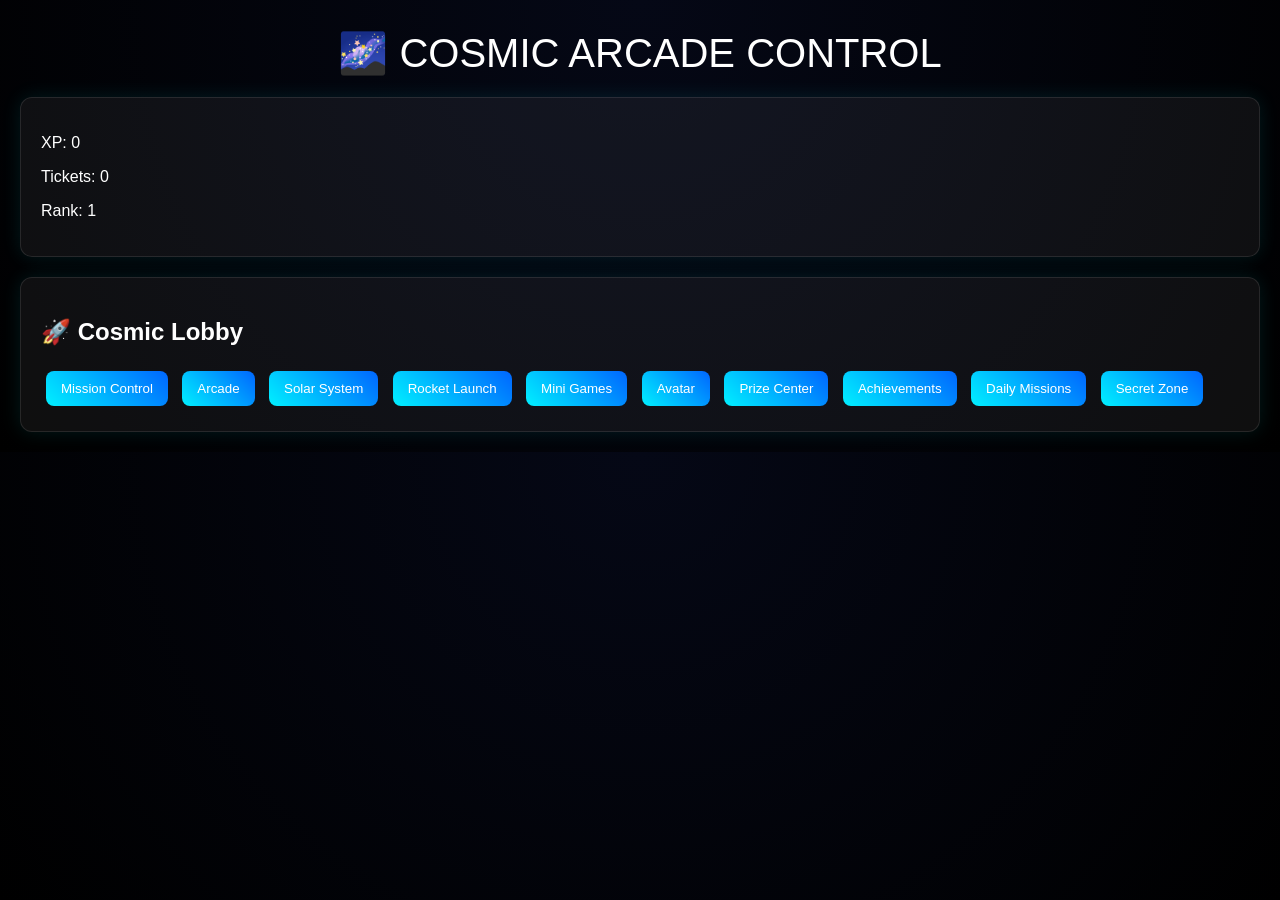
==== index.html @ 8be072a3 "Add initial HTML structure for Cosmic Arcade Control" ====
<!DOCTYPE html>
<html>
<head>
  <title>Cosmic Arcade Control</title>
  <link rel="stylesheet" href="style.css">
</head>
<body onload="updateUI()">

<div class="big-title">🌌 COSMIC ARCADE CONTROL</div>

<div class="panel">
  <p>XP: <span id="xp"></span></p>
  <p>Tickets: <span id="tickets"></span></p>
  <p>Rank: <span id="rank"></span></p>
</div>

<div class="panel">
  <h2>🚀 Cosmic Lobby</h2>
  <a href="mission.html"><button>Mission Control</button></a>
  <a href="arcade.html"><button>Arcade</button></a>
  <a href="solar.html"><button>Solar System</button></a>
  <a href="rocket.html"><button>Rocket Launch</button></a>
  <a href="games.html"><button>Mini Games</button></a>
  <a href="avatar.html"><button>Avatar</button></a>
  <a href="prizes.html"><button>Prize Center</button></a>
  <a href="achievements.html"><button>Achievements</button></a>
  <a href="daily.html"><button>Daily Missions</button></a>
  <a href="secret.html"><button>Secret Zone</button></a>
</div>

<script src="app.js"></script>
</body>
</html>
---- style.css ----
body {
  margin: 0;
  font-family: Arial, sans-serif;
  background: radial-gradient(circle at top, #050816, #000);
  color: white;
  overflow-x: hidden;
}

a {
  color: cyan;
  text-decoration: none;
}

.nav {
  display: flex;
  gap: 15px;
  padding: 15px;
  background: rgba(255,255,255,0.05);
  backdrop-filter: blur(10px);
  position: sticky;
  top: 0;
}

.panel {
  background: rgba(255,255,255,0.06);
  border: 1px solid rgba(255,255,255,0.1);
  padding: 20px;
  margin: 20px;
  border-radius: 12px;
  box-shadow: 0 0 20px rgba(0,255,255,0.1);
}

button {
  background: linear-gradient(45deg, #00f0ff, #0066ff);
  border: none;
  padding: 10px 15px;
  color: white;
  border-radius: 8px;
  cursor: pointer;
  margin: 5px;
}

button:hover {
  transform: scale(1.05);
}

.big-title {
  font-size: 40px;
  text-align: center;
  margin-top: 30px;
}

.stat-bar {
  height: 10px;
  background: #222;
  border-radius: 10px;
  overflow: hidden;
}

.stat-fill {
  height: 100%;
  background: cyan;
}
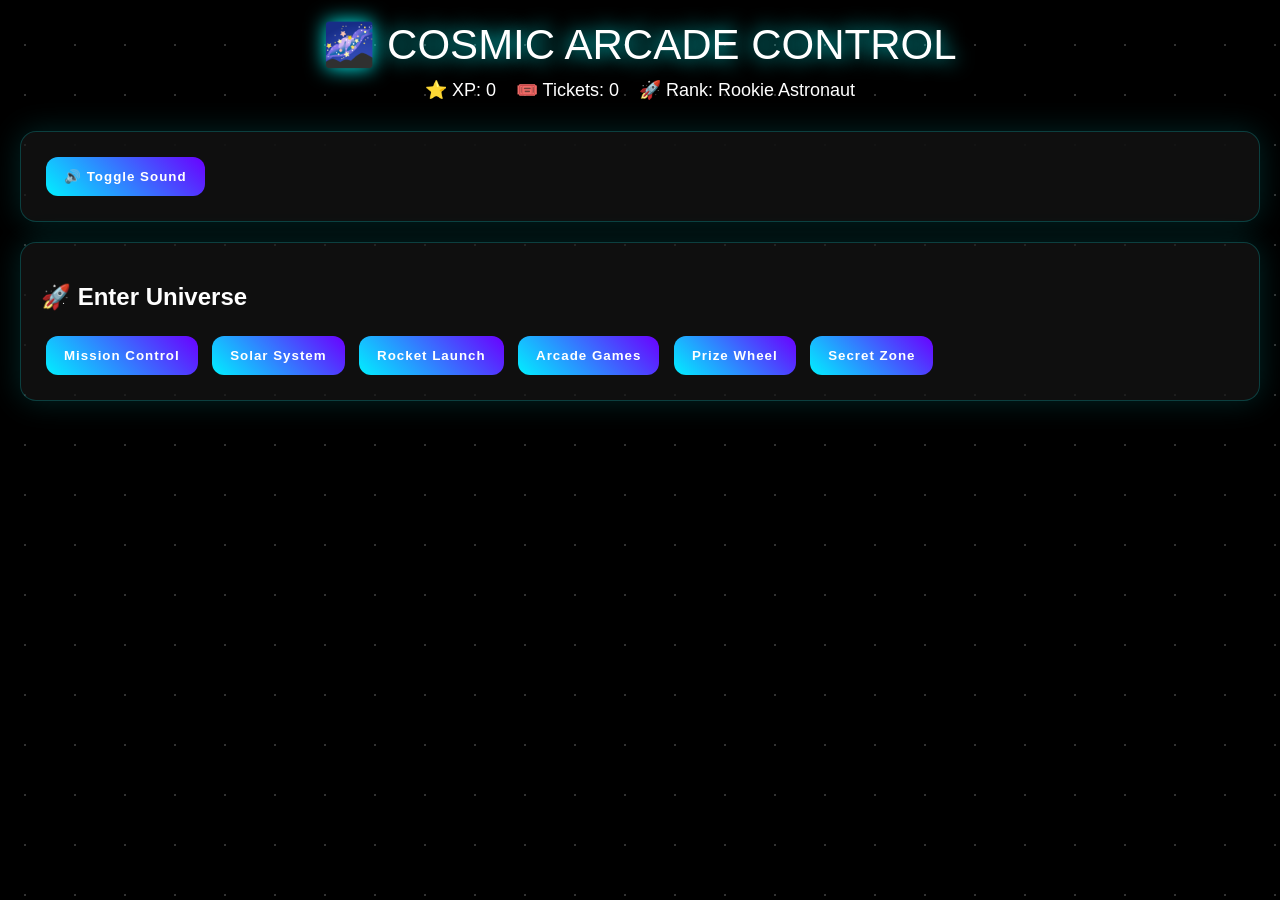
==== commit 99413177: "Revamp UI elements and navigation buttons" ====
--- a/index.html
+++ b/index.html
@@ -4,28 +4,30 @@
   <title>Cosmic Arcade Control</title>
   <link rel="stylesheet" href="style.css">
 </head>
+
 <body onload="updateUI()">
 
 <div class="big-title">🌌 COSMIC ARCADE CONTROL</div>
 
-<div class="panel">
-  <p>XP: <span id="xp"></span></p>
-  <p>Tickets: <span id="tickets"></span></p>
-  <p>Rank: <span id="rank"></span></p>
+<div class="hud">
+  <div>⭐ XP: <span id="xp"></span></div>
+  <div>🎟️ Tickets: <span id="tickets"></span></div>
+  <div>🚀 Rank: <span id="rank"></span></div>
 </div>
 
 <div class="panel">
-  <h2>🚀 Cosmic Lobby</h2>
-  <a href="mission.html"><button>Mission Control</button></a>
-  <a href="arcade.html"><button>Arcade</button></a>
-  <a href="solar.html"><button>Solar System</button></a>
-  <a href="rocket.html"><button>Rocket Launch</button></a>
-  <a href="games.html"><button>Mini Games</button></a>
-  <a href="avatar.html"><button>Avatar</button></a>
-  <a href="prizes.html"><button>Prize Center</button></a>
-  <a href="achievements.html"><button>Achievements</button></a>
-  <a href="daily.html"><button>Daily Missions</button></a>
-  <a href="secret.html"><button>Secret Zone</button></a>
+  <button onclick="toggleSound()">🔊 Toggle Sound</button>
+</div>
+
+<div class="panel">
+  <h2>🚀 Enter Universe</h2>
+
+  <button onclick="location.href='mission.html'">Mission Control</button>
+  <button onclick="location.href='solar.html'">Solar System</button>
+  <button onclick="location.href='rocket.html'">Rocket Launch</button>
+  <button onclick="location.href='games.html'">Arcade Games</button>
+  <button onclick="location.href='prizes.html'">Prize Wheel</button>
+  <button onclick="location.href='secret.html'">Secret Zone</button>
 </div>
 
 <script src="app.js"></script>
--- a/style.css
+++ b/style.css
@@ -1,63 +1,78 @@
 body {
   margin: 0;
-  font-family: Arial, sans-serif;
-  background: radial-gradient(circle at top, #050816, #000);
+  font-family: 'Arial Black', sans-serif;
   color: white;
   overflow-x: hidden;
+  background: black;
 }
 
-a {
-  color: cyan;
-  text-decoration: none;
+/* STARFIELD BACKGROUND */
+body::before {
+  content: "";
+  position: fixed;
+  width: 200%;
+  height: 200%;
+  background: radial-gradient(white 1px, transparent 1px);
+  background-size: 50px 50px;
+  animation: stars 60s linear infinite;
+  opacity: 0.2;
+  z-index: -1;
 }
 
-.nav {
-  display: flex;
-  gap: 15px;
-  padding: 15px;
-  background: rgba(255,255,255,0.05);
-  backdrop-filter: blur(10px);
-  position: sticky;
-  top: 0;
+@keyframes stars {
+  from { transform: translateY(0); }
+  to { transform: translateY(-1000px); }
 }
 
+/* GLASS PANEL */
 .panel {
+  margin: 20px;
+  padding: 20px;
+  border-radius: 16px;
   background: rgba(255,255,255,0.06);
-  border: 1px solid rgba(255,255,255,0.1);
-  padding: 20px;
-  margin: 20px;
-  border-radius: 12px;
-  box-shadow: 0 0 20px rgba(0,255,255,0.1);
+  backdrop-filter: blur(12px);
+  border: 1px solid rgba(0,255,255,0.2);
+  box-shadow: 0 0 30px rgba(0,255,255,0.15);
+  transition: 0.3s;
 }
 
+.panel:hover {
+  transform: scale(1.02);
+  box-shadow: 0 0 50px rgba(0,255,255,0.3);
+}
+
+/* BUTTONS */
 button {
-  background: linear-gradient(45deg, #00f0ff, #0066ff);
+  background: linear-gradient(45deg, #00f0ff, #6a00ff);
   border: none;
-  padding: 10px 15px;
+  padding: 12px 18px;
+  border-radius: 12px;
   color: white;
-  border-radius: 8px;
   cursor: pointer;
   margin: 5px;
+  transition: 0.2s;
+  font-weight: bold;
+  letter-spacing: 1px;
 }
 
 button:hover {
-  transform: scale(1.05);
+  transform: scale(1.1);
+  filter: brightness(1.2);
 }
 
+/* TITLE */
 .big-title {
-  font-size: 40px;
   text-align: center;
-  margin-top: 30px;
+  font-size: 42px;
+  margin-top: 20px;
+  text-shadow: 0 0 20px cyan;
 }
 
-.stat-bar {
-  height: 10px;
-  background: #222;
-  border-radius: 10px;
-  overflow: hidden;
+/* HUD */
+.hud {
+  display: flex;
+  justify-content: center;
+  gap: 20px;
+  padding: 10px;
+  font-size: 18px;
 }
-
-.stat-fill {
-  height: 100%;
-  background: cyan;
-}
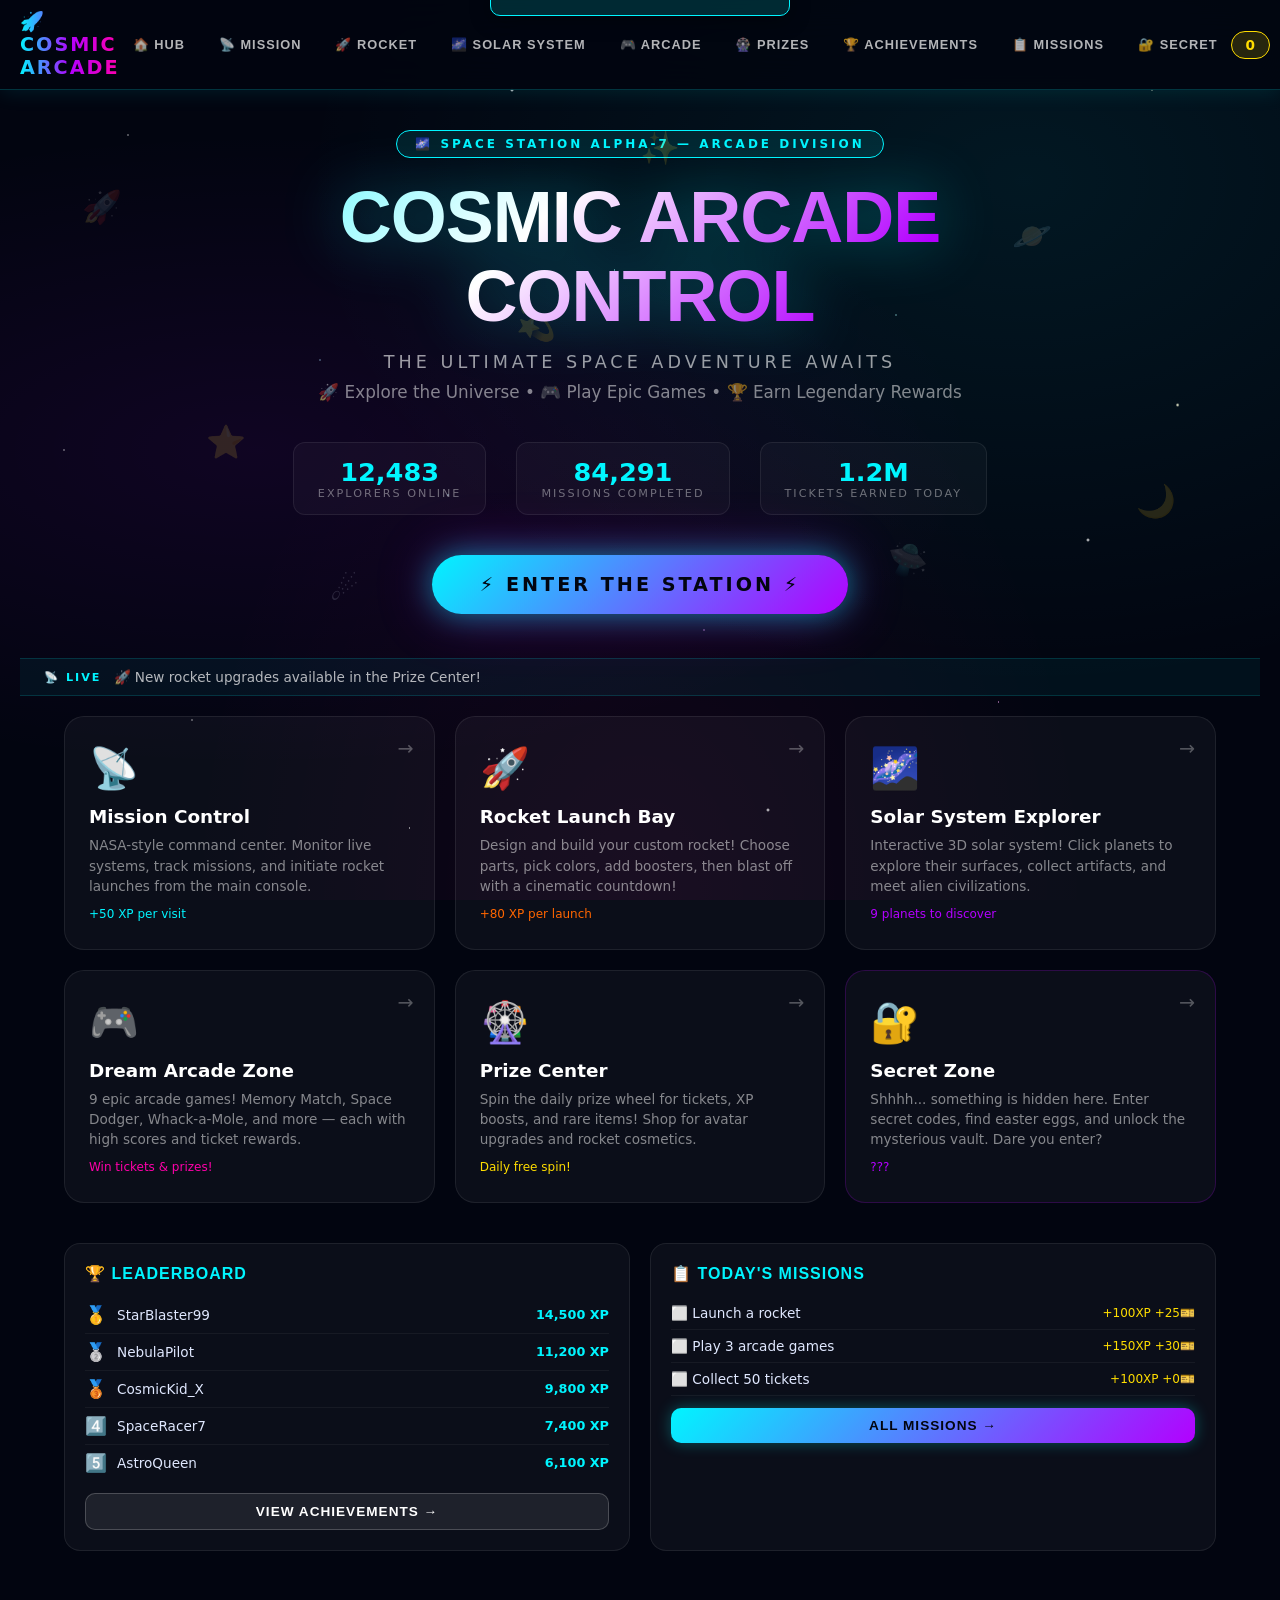
==== commit 9b8b7ae7: "Build complete Cosmic Arcade Control website Full interactive game-like website featuring: - Home hu" ====
--- a/index.html
+++ b/index.html
@@ -1,35 +1,1625 @@
 <!DOCTYPE html>
-<html>
+<html lang="en">
 <head>
-  <title>Cosmic Arcade Control</title>
-  <link rel="stylesheet" href="style.css">
+  <meta charset="UTF-8"/>
+  <meta name="viewport" content="width=device-width, initial-scale=1.0"/>
+  <title>🚀 Cosmic Arcade Control — Space Station Alpha-7</title>
+  <link rel="stylesheet" href="css/main.css"/>
+  <style>
+    /* ── EXTENDED INLINE STYLES ── */
+    :root {
+      --neon-cyan: #00f5ff;
+      --neon-purple: #b300ff;
+      --neon-pink: #ff00aa;
+      --neon-green: #00ff88;
+      --neon-yellow: #ffdd00;
+      --neon-orange: #ff6600;
+      --dark-bg: #020510;
+      --card-bg: rgba(255,255,255,0.05);
+      --glass-border: rgba(255,255,255,0.12);
+    }
+
+    *{margin:0;padding:0;box-sizing:border-box;}
+    html,body{width:100%;min-height:100%;overflow-x:hidden;}
+
+    body {
+      background: #020510;
+      color: #e0e8ff;
+      font-family: 'Segoe UI', system-ui, sans-serif;
+      position: relative;
+      min-height: 100vh;
+    }
+
+    /* STARS */
+    .stars-bg {
+      position: fixed; inset: 0; z-index: 0; pointer-events: none;
+      background:
+        radial-gradient(ellipse at 20% 50%, rgba(179,0,255,0.08) 0%, transparent 50%),
+        radial-gradient(ellipse at 80% 20%, rgba(0,245,255,0.08) 0%, transparent 50%),
+        radial-gradient(ellipse at 50% 100%, rgba(255,0,170,0.06) 0%, transparent 50%),
+        #020510;
+    }
+    .stars-bg::before {
+      content:'';position:absolute;inset:0;
+      background-image:
+        radial-gradient(1px 1px at 10% 15%, #fff 0%, transparent 100%),
+        radial-gradient(1px 1px at 25% 40%, #adf 0%, transparent 100%),
+        radial-gradient(2px 2px at 40% 10%, #fff 0%, transparent 100%),
+        radial-gradient(1px 1px at 55% 70%, #faf 0%, transparent 100%),
+        radial-gradient(1px 1px at 70% 35%, #aff 0%, transparent 100%),
+        radial-gradient(2px 2px at 85% 60%, #fff 0%, transparent 100%),
+        radial-gradient(1px 1px at 15% 80%, #fff 0%, transparent 100%),
+        radial-gradient(1px 1px at 90% 10%, #ffd 0%, transparent 100%),
+        radial-gradient(1px 1px at 35% 55%, #adf 0%, transparent 100%),
+        radial-gradient(2px 2px at 60% 90%, #fff 0%, transparent 100%),
+        radial-gradient(1px 1px at 5%  50%, #fff 0%, transparent 100%),
+        radial-gradient(1px 1px at 78% 78%, #faf 0%, transparent 100%),
+        radial-gradient(1px 1px at 48% 30%, #aff 0%, transparent 100%),
+        radial-gradient(2px 2px at 92% 45%, #ffd 0%, transparent 100%),
+        radial-gradient(1px 1px at 32% 92%, #fff 0%, transparent 100%);
+      animation: starTwinkle 6s ease-in-out infinite alternate;
+    }
+    @keyframes starTwinkle{0%{opacity:.6}50%{opacity:1}100%{opacity:.7}}
+
+    /* HUD */
+    #hud {
+      position: fixed; top: 0; left: 0; right: 0; z-index: 1000;
+      display: flex; align-items: center; justify-content: space-between;
+      padding: 10px 20px;
+      background: rgba(2,5,16,0.85);
+      backdrop-filter: blur(20px);
+      border-bottom: 1px solid rgba(0,245,255,0.2);
+      box-shadow: 0 2px 20px rgba(0,245,255,0.1);
+    }
+    #nav-logo {
+      font-size: 1.2rem; font-weight: 900; letter-spacing: 2px; cursor: pointer;
+      background: linear-gradient(90deg, var(--neon-cyan), var(--neon-purple), var(--neon-pink));
+      -webkit-background-clip: text; -webkit-text-fill-color: transparent;
+      text-shadow: none; user-select: none;
+      animation: logoShimmer 3s ease-in-out infinite;
+    }
+    @keyframes logoShimmer {
+      0%,100%{filter:brightness(1)}
+      50%{filter:brightness(1.4)}
+    }
+    .hud-center { display:flex; gap:8px; align-items:center; }
+    .nav-link {
+      color: rgba(255,255,255,0.7); text-decoration: none; padding: 6px 12px;
+      border-radius: 20px; font-size: 0.8rem; font-weight: 600; cursor: pointer;
+      transition: all 0.2s; border: 1px solid transparent; white-space: nowrap;
+    }
+    .nav-link:hover { color: var(--neon-cyan); border-color: var(--neon-cyan); background: rgba(0,245,255,0.08); }
+    .hud-right { display:flex; align-items:center; gap:12px; }
+    #hud-tickets {
+      background: rgba(255,221,0,0.15); border: 1px solid var(--neon-yellow);
+      color: var(--neon-yellow); padding: 5px 14px; border-radius: 20px;
+      font-weight: 700; font-size: 0.85rem; white-space: nowrap;
+    }
+    #hud-xp-wrap { display:flex; align-items:center; gap:8px; }
+    #hud-rank { font-size:0.75rem; color:var(--neon-purple); font-weight:700; white-space:nowrap; }
+    #hud-xp-bar-outer {
+      width:120px; height:8px; background:rgba(255,255,255,0.1);
+      border-radius:4px; overflow:hidden;
+    }
+    #hud-xp-bar-fill {
+      height:100%; background: linear-gradient(90deg, var(--neon-purple), var(--neon-cyan));
+      border-radius:4px; transition: width 0.5s ease;
+    }
+    #sound-toggle {
+      background: none; border: 1px solid rgba(255,255,255,0.2); color: white;
+      width:34px; height:34px; border-radius:50%; cursor:pointer; font-size:1rem;
+      transition: all 0.2s;
+    }
+    #sound-toggle:hover { border-color:var(--neon-cyan); color:var(--neon-cyan); }
+    .hamburger { display:none; background:none; border:none; color:white; font-size:1.5rem; cursor:pointer; }
+
+    /* PAGES */
+    .page { display:none; min-height:calc(100vh - 60px); padding-top:70px; position:relative; z-index:1; }
+    .page.active { display:block; }
+
+    /* ── HOME PAGE ── */
+    #page-home { overflow:hidden; }
+    .home-hero {
+      text-align:center; padding: 60px 20px 40px;
+      position:relative;
+    }
+    .hero-badge {
+      display:inline-block; background:rgba(0,245,255,0.1); border:1px solid var(--neon-cyan);
+      color:var(--neon-cyan); padding:6px 18px; border-radius:20px;
+      font-size:0.75rem; letter-spacing:3px; font-weight:700; margin-bottom:20px;
+      text-transform:uppercase;
+    }
+    .hero-title {
+      font-size: clamp(2rem,6vw,4.5rem); font-weight:900; line-height:1.1;
+      background: linear-gradient(135deg, var(--neon-cyan) 0%, #ffffff 40%, var(--neon-purple) 70%, var(--neon-pink) 100%);
+      -webkit-background-clip: text; -webkit-text-fill-color: transparent;
+      filter: drop-shadow(0 0 30px rgba(0,245,255,0.4));
+      margin-bottom: 16px; letter-spacing: -1px;
+    }
+    .hero-subtitle {
+      font-size: 1.1rem; color: rgba(255,255,255,0.6);
+      letter-spacing: 4px; text-transform:uppercase; margin-bottom: 10px;
+    }
+    .hero-tagline {
+      font-size:1.05rem; color:rgba(255,255,255,0.5); margin-bottom:40px;
+    }
+    .hero-stats {
+      display:flex; justify-content:center; gap:30px; margin-bottom:40px; flex-wrap:wrap;
+    }
+    .hero-stat {
+      text-align:center;
+      background:rgba(255,255,255,0.03); border:1px solid rgba(255,255,255,0.08);
+      padding:14px 24px; border-radius:12px;
+    }
+    .hero-stat-num { font-size:1.6rem; font-weight:900; color:var(--neon-cyan); }
+    .hero-stat-label { font-size:0.7rem; color:rgba(255,255,255,0.4); text-transform:uppercase; letter-spacing:2px; }
+
+    .enter-btn {
+      display:inline-block; padding:18px 48px; font-size:1.2rem; font-weight:900;
+      letter-spacing:3px; text-transform:uppercase; border:none; cursor:pointer;
+      background: linear-gradient(135deg, var(--neon-cyan), var(--neon-purple));
+      color:#020510; border-radius:50px;
+      box-shadow: 0 0 30px rgba(0,245,255,0.5), 0 0 60px rgba(179,0,255,0.3);
+      transition: all 0.3s; position:relative; overflow:hidden; text-decoration:none;
+    }
+    .enter-btn::before {
+      content:''; position:absolute; inset:-2px; border-radius:50px;
+      background:linear-gradient(135deg,var(--neon-cyan),var(--neon-purple),var(--neon-pink));
+      z-index:-1; filter:blur(8px); opacity:0; transition:opacity 0.3s;
+    }
+    .enter-btn:hover { transform:scale(1.05); box-shadow:0 0 50px rgba(0,245,255,0.7), 0 0 100px rgba(179,0,255,0.4); }
+    .enter-btn:hover::before { opacity:1; }
+
+    .floating-icons {
+      position:absolute; top:0; left:0; right:0; bottom:0; pointer-events:none; overflow:hidden;
+    }
+    .float-icon {
+      position:absolute; font-size:2rem; opacity:0.15; animation:floatUp 8s ease-in-out infinite;
+    }
+    @keyframes floatUp {
+      0%{transform:translateY(0) rotate(0deg); opacity:0.1}
+      50%{opacity:0.25}
+      100%{transform:translateY(-60px) rotate(15deg); opacity:0.1}
+    }
+
+    /* Feature Cards */
+    .features-grid {
+      display:grid; grid-template-columns:repeat(auto-fit,minmax(280px,1fr));
+      gap:20px; padding:0 24px 40px; max-width:1200px; margin:0 auto;
+    }
+    .feature-card {
+      background:rgba(255,255,255,0.04); border:1px solid rgba(255,255,255,0.08);
+      border-radius:20px; padding:28px 24px; cursor:pointer; position:relative;
+      overflow:hidden; transition:all 0.3s; text-align:left;
+    }
+    .feature-card::before {
+      content:''; position:absolute; top:0; left:0; right:0; height:3px;
+      background:var(--card-accent, linear-gradient(90deg,var(--neon-cyan),var(--neon-purple)));
+      opacity:0; transition:opacity 0.3s;
+    }
+    .feature-card:hover { transform:translateY(-6px); border-color:rgba(255,255,255,0.2);
+      box-shadow:0 20px 60px rgba(0,0,0,0.4), 0 0 30px var(--glow-color,rgba(0,245,255,0.15)); }
+    .feature-card:hover::before { opacity:1; }
+    .feature-card-icon { font-size:2.5rem; margin-bottom:14px; display:block; }
+    .feature-card-title { font-size:1.15rem; font-weight:800; color:#fff; margin-bottom:8px; }
+    .feature-card-desc { font-size:0.85rem; color:rgba(255,255,255,0.5); line-height:1.5; }
+    .feature-card-arrow {
+      position:absolute; top:20px; right:20px; color:rgba(255,255,255,0.3);
+      font-size:1.2rem; transition:all 0.3s;
+    }
+    .feature-card:hover .feature-card-arrow { color:var(--neon-cyan); transform:translateX(4px); }
+
+    /* Home extras */
+    .home-bottom { display:grid; grid-template-columns:1fr 1fr; gap:20px; padding:0 24px 40px; max-width:1200px; margin:0 auto; }
+    .home-panel {
+      background:rgba(255,255,255,0.04); border:1px solid rgba(255,255,255,0.08);
+      border-radius:16px; padding:20px;
+    }
+    .home-panel h3 { font-size:1rem; color:var(--neon-cyan); margin-bottom:14px; letter-spacing:1px; }
+    .lb-row { display:flex; align-items:center; gap:10px; padding:8px 0; border-bottom:1px solid rgba(255,255,255,0.05); }
+    .lb-row:last-child{border:none;}
+    .lb-rank { font-size:1.1rem; }
+    .lb-name { flex:1; font-size:0.85rem; }
+    .lb-xp { color:var(--neon-cyan); font-size:0.8rem; font-weight:700; }
+    .lb-you { background:rgba(0,245,255,0.08); border-radius:8px; padding:8px; margin:-2px -8px; }
+    .home-mission { display:flex; justify-content:space-between; align-items:center; padding:8px 0; border-bottom:1px solid rgba(255,255,255,0.05); font-size:0.85rem; }
+    .home-mission.completed { opacity:0.5; }
+    .mission-reward { color:var(--neon-yellow); font-size:0.75rem; }
+    .news-ticker-wrap {
+      background:rgba(0,245,255,0.05); border-top:1px solid rgba(0,245,255,0.15);
+      border-bottom:1px solid rgba(0,245,255,0.15);
+      padding:10px 24px; margin:0 0 20px; display:flex; align-items:center; gap:12px;
+    }
+    .news-badge { color:var(--neon-cyan); font-size:0.7rem; letter-spacing:2px; white-space:nowrap; font-weight:700; }
+    #news-ticker-text { font-size:0.85rem; color:rgba(255,255,255,0.7); transition:opacity 0.5s; }
+
+    /* ── MISSION CONTROL ── */
+    .mc-grid {
+      display:grid; grid-template-columns:220px 1fr 220px; gap:16px;
+      padding:20px; max-width:1200px; margin:0 auto;
+    }
+    .mc-panel {
+      background:rgba(0,5,20,0.8); border:1px solid rgba(0,245,255,0.2);
+      border-radius:12px; padding:16px; position:relative; overflow:hidden;
+    }
+    .mc-panel::before {
+      content:''; position:absolute; inset:0; border-radius:12px;
+      background:linear-gradient(180deg,rgba(0,245,255,0.03) 0%,transparent 100%);
+      pointer-events:none;
+    }
+    .mc-panel-title {
+      font-size:0.65rem; letter-spacing:3px; color:var(--neon-cyan);
+      text-transform:uppercase; font-weight:700; margin-bottom:12px;
+      padding-bottom:8px; border-bottom:1px solid rgba(0,245,255,0.2);
+    }
+    .blink-row { display:flex; gap:6px; flex-wrap:wrap; margin-bottom:8px; }
+    .blink-dot {
+      width:10px; height:10px; border-radius:50%;
+      animation:blinkDot 1.5s ease-in-out infinite;
+    }
+    .blink-dot.green { background:var(--neon-green); }
+    .blink-dot.cyan { background:var(--neon-cyan); }
+    .blink-dot.yellow { background:var(--neon-yellow); }
+    .blink-dot.red { background:#ff3344; animation-duration:0.7s; }
+    @keyframes blinkDot{0%,100%{opacity:1}50%{opacity:0.2}}
+    .status-row { display:flex; justify-content:space-between; padding:4px 0; font-size:0.75rem; border-bottom:1px solid rgba(255,255,255,0.05); }
+    .status-ok { color:var(--neon-green); }
+    .status-warn { color:var(--neon-yellow); }
+    #mission-log {
+      height:200px; overflow-y:auto; font-size:0.7rem; font-family:monospace;
+      color:rgba(0,245,255,0.8); scrollbar-width:thin; scrollbar-color:var(--neon-cyan) transparent;
+    }
+    .log-entry { padding:3px 0; border-bottom:1px solid rgba(0,245,255,0.05); }
+    .log-time { color:rgba(0,245,255,0.4); }
+    .radar-wrap { position:relative; width:200px; height:200px; margin:0 auto; }
+    .radar-circle {
+      position:absolute; inset:0; border-radius:50%;
+      border:1px solid rgba(0,245,255,0.3); background:rgba(0,245,255,0.03);
+    }
+    .radar-ring { position:absolute; border-radius:50%; border:1px solid rgba(0,245,255,0.15); }
+    .radar-ring:nth-child(2){inset:25%;}
+    .radar-ring:nth-child(3){inset:50%;}
+    .radar-sweep {
+      position:absolute; inset:0; border-radius:50%;
+      background:conic-gradient(from 0deg, transparent 0deg, rgba(0,245,255,0.4) 20deg, transparent 21deg);
+      animation:radarSpin 3s linear infinite;
+    }
+    @keyframes radarSpin{from{transform:rotate(0)}to{transform:rotate(360deg)}}
+    .radar-blip {
+      position:absolute; width:6px; height:6px; border-radius:50%;
+      background:var(--neon-green); box-shadow:0 0 6px var(--neon-green);
+      animation:blinkDot 2s ease-in-out infinite;
+    }
+    .mc-center-panel { display:flex; flex-direction:column; gap:16px; }
+    .mc-countdown {
+      text-align:center; padding:20px; background:rgba(0,0,0,0.3);
+      border:1px solid rgba(0,245,255,0.3); border-radius:12px;
+    }
+    .mc-countdown-label { font-size:0.7rem; letter-spacing:3px; color:var(--neon-cyan); margin-bottom:8px; }
+    #launch-countdown { font-size:2.5rem; font-weight:900; color:var(--neon-green); font-family:monospace; letter-spacing:4px; }
+    #mission-alert-panel {
+      background:rgba(255,50,50,0.1); border:1px solid rgba(255,50,50,0.3);
+      padding:10px 16px; border-radius:8px; font-size:0.85rem; min-height:40px;
+      transition:all 0.3s;
+    }
+    #mission-alert-panel.flashing { background:rgba(255,50,50,0.3); border-color:#ff3344; animation:alertFlash 0.5s ease 3; }
+    @keyframes alertFlash{0%,100%{opacity:1}50%{opacity:0.3}}
+    .mc-missions { display:grid; grid-template-columns:repeat(3,1fr); gap:12px; }
+    .mc-mission-card {
+      background:rgba(0,0,0,0.3); border:1px solid rgba(255,255,255,0.08);
+      border-radius:10px; padding:14px; text-align:center;
+    }
+    .mc-mission-icon { font-size:1.5rem; margin-bottom:8px; }
+    .mc-mission-name { font-size:0.8rem; font-weight:700; margin-bottom:6px; }
+    .mc-mission-prog { height:4px; background:rgba(255,255,255,0.1); border-radius:2px; overflow:hidden; }
+    .mc-mission-prog-fill { height:100%; background:var(--neon-cyan); border-radius:2px; }
+    #mc-launch-btn {
+      padding:16px 32px; font-size:1rem; font-weight:900; letter-spacing:2px;
+      background:linear-gradient(135deg,#ff3344,#ff6600); color:#fff; border:none;
+      border-radius:12px; cursor:pointer; text-transform:uppercase;
+      box-shadow:0 0 20px rgba(255,50,50,0.4); transition:all 0.3s; margin-top:8px;
+    }
+    #mc-launch-btn:hover{transform:scale(1.03);box-shadow:0 0 40px rgba(255,50,50,0.6);}
+
+    /* ── ROCKET LAUNCH ── */
+    .rocket-page {
+      display:grid; grid-template-columns:280px 1fr 280px; gap:20px;
+      padding:20px; max-width:1200px; margin:0 auto;
+    }
+    .builder-panel {
+      background:rgba(255,255,255,0.03); border:1px solid rgba(255,255,255,0.08);
+      border-radius:16px; padding:20px;
+    }
+    .builder-panel h3 {
+      font-size:0.7rem; letter-spacing:3px; text-transform:uppercase;
+      color:var(--neon-cyan); margin-bottom:14px; padding-bottom:8px;
+      border-bottom:1px solid rgba(0,245,255,0.2);
+    }
+    .part-options { display:flex; flex-direction:column; gap:8px; }
+    .rocket-part-option {
+      padding:10px 14px; border-radius:10px; border:1px solid rgba(255,255,255,0.1);
+      background:rgba(255,255,255,0.03); cursor:pointer; font-size:0.85rem;
+      transition:all 0.2s; display:flex; align-items:center; gap:10px; color:rgba(255,255,255,0.7);
+    }
+    .rocket-part-option:hover,.rocket-part-option.selected {
+      border-color:var(--neon-cyan); background:rgba(0,245,255,0.1); color:#fff;
+    }
+    .rocket-part-option.selected { box-shadow:0 0 10px rgba(0,245,255,0.3); }
+    .color-row { display:flex; gap:8px; flex-wrap:wrap; margin-top:8px; }
+    .color-swatch {
+      width:32px; height:32px; border-radius:50%; cursor:pointer; border:3px solid transparent;
+      transition:all 0.2s; box-shadow:0 0 8px rgba(0,0,0,0.5);
+    }
+    .color-swatch:hover,.color-swatch.selected { border-color:#fff; transform:scale(1.2); }
+    .rocket-preview-center {
+      display:flex; flex-direction:column; align-items:center; gap:20px;
+    }
+    .rocket-svg-wrap {
+      background:rgba(0,0,20,0.5); border:1px solid rgba(255,255,255,0.1);
+      border-radius:20px; padding:20px; display:flex; justify-content:center;
+      align-items:center; min-height:220px; position:relative; overflow:hidden;
+    }
+    #rocket-preview-svg { width:120px; height:160px; filter:drop-shadow(0 0 20px rgba(0,245,255,0.5)); }
+    @keyframes rocketFly {
+      0%{transform:translateY(0) scale(1);opacity:1}
+      50%{transform:translateY(-150px) scale(0.8);opacity:0.7}
+      100%{transform:translateY(-400px) scale(0.3);opacity:0}
+    }
+    .rocket-stats { width:100%; }
+    .stat-row { display:flex; align-items:center; gap:10px; margin-bottom:8px; }
+    .stat-label { font-size:0.75rem; width:70px; color:rgba(255,255,255,0.5); }
+    .stat-bar { flex:1; height:8px; background:rgba(255,255,255,0.1); border-radius:4px; overflow:hidden; }
+    .stat-bar-fill { height:100%; border-radius:4px; background:linear-gradient(90deg,var(--neon-cyan),var(--neon-purple)); transition:width 0.5s ease; }
+    #launch-display-countdown {
+      position:absolute; inset:0; background:rgba(2,5,16,0.95);
+      display:flex; flex-direction:column; align-items:center; justify-content:center;
+      border-radius:20px; z-index:10;
+    }
+    #countdown-number {
+      font-size:6rem; font-weight:900; color:var(--neon-cyan);
+      font-family:monospace; animation:countPulse 1s ease-in-out;
+    }
+    @keyframes countPulse{0%{transform:scale(1.5);opacity:0}100%{transform:scale(1);opacity:1}}
+    #countdown-label { font-size:0.9rem; letter-spacing:4px; color:rgba(255,255,255,0.7); text-transform:uppercase; margin-top:10px; }
+    #launch-result { margin-top:16px; border-radius:16px; overflow:hidden; }
+    .result-success,.result-failure {
+      padding:24px; text-align:center; border-radius:16px;
+    }
+    .result-success{background:rgba(0,255,136,0.1);border:1px solid var(--neon-green);}
+    .result-failure{background:rgba(255,50,50,0.1);border:1px solid #ff3344;}
+    .result-icon{font-size:3rem;margin-bottom:10px;}
+    .result-rewards{display:flex;gap:12px;justify-content:center;margin-top:12px;}
+    .result-rewards span{background:rgba(255,255,255,0.1);padding:6px 14px;border-radius:20px;font-size:0.85rem;font-weight:700;}
+    #launch-btn {
+      padding:16px 40px; font-size:1.1rem; font-weight:900; letter-spacing:2px;
+      background:linear-gradient(135deg,var(--neon-cyan),var(--neon-purple));
+      color:#020510; border:none; border-radius:50px; cursor:pointer;
+      text-transform:uppercase; box-shadow:0 0 30px rgba(0,245,255,0.4); transition:all 0.3s; width:100%;
+    }
+    #launch-btn:hover:not(:disabled){transform:scale(1.03);box-shadow:0 0 50px rgba(0,245,255,0.6);}
+    #launch-btn:disabled{opacity:0.5;cursor:not-allowed;}
+
+    /* ── SOLAR SYSTEM ── */
+    #page-solar { overflow:hidden; }
+    .solar-header { text-align:center; padding:20px; }
+    .solar-header h1 { font-size:2rem; font-weight:900; margin-bottom:8px;
+      background:linear-gradient(90deg,var(--neon-cyan),var(--neon-purple));
+      -webkit-background-clip:text;-webkit-text-fill-color:transparent; }
+    #solar-display {
+      position:relative; width:100%; height:calc(100vh - 200px);
+      overflow:hidden; display:flex; align-items:center; justify-content:center;
+    }
+    .solar-system-wrapper { position:relative; width:1700px; height:1700px; flex-shrink:0; transform:scale(0.52); transform-origin:center center; }
+    .solar-center { position:absolute; top:50%; left:50%; transform:translate(-50%,-50%); z-index:10; }
+    #sun-click-target {
+      font-size:4rem; cursor:pointer; display:block;
+      filter:drop-shadow(0 0 30px #ffaa00) drop-shadow(0 0 60px #ff6600);
+      transition:transform 0.3s; animation:sunPulse 3s ease-in-out infinite;
+    }
+    @keyframes sunPulse{0%,100%{filter:drop-shadow(0 0 30px #ffaa00) drop-shadow(0 0 60px #ff6600)}50%{filter:drop-shadow(0 0 50px #ffcc00) drop-shadow(0 0 100px #ff8800)}}
+    .sun-glow {
+      position:absolute; top:50%; left:50%; transform:translate(-50%,-50%);
+      width:120px; height:120px; border-radius:50%;
+      background:radial-gradient(circle,rgba(255,200,0,0.3) 0%,transparent 70%);
+      pointer-events:none;
+    }
+    .planet-orbit {
+      position:absolute; top:50%; left:50%;
+      transform:translate(-50%,-50%);
+      border-radius:50%; border:1px solid rgba(255,255,255,0.06);
+      animation:orbitSpin linear infinite;
+    }
+    @keyframes orbitSpin{from{transform:translate(-50%,-50%) rotate(0)}to{transform:translate(-50%,-50%) rotate(360deg)}}
+    .planet-dot {
+      position:absolute; border-radius:50%; cursor:pointer;
+      transition:box-shadow 0.3s;
+      animation:planetCounter linear infinite;
+    }
+    @keyframes planetCounter{from{transform:rotate(0)}to{transform:rotate(-360deg)}}
+    .planet-dot:hover { transform:rotate(0) scale(1.4) !important; z-index:100; }
+    .planet-dot.has-rings::after {
+      content:''; position:absolute; top:50%; left:50%;
+      width:180%; height:40%; border-radius:50%;
+      border:2px solid rgba(228,209,145,0.6); border-top:none; border-bottom:none;
+      transform:translate(-50%,-50%);
+      pointer-events:none;
+    }
+    .planet-label {
+      position:absolute; bottom:-22px; left:50%; transform:translateX(-50%);
+      font-size:10px; color:rgba(255,255,255,0.7); white-space:nowrap; pointer-events:none;
+      font-weight:600; letter-spacing:1px; text-transform:uppercase;
+    }
+    .planet-dot.visited .planet-label::after { content:'✓'; color:var(--neon-green); margin-left:3px; }
+    .planet-info-panel {
+      position:fixed; right:0; top:60px; bottom:0; width:320px; z-index:500;
+      background:rgba(2,5,16,0.95); backdrop-filter:blur(20px);
+      border-left:1px solid rgba(0,245,255,0.2); padding:24px; overflow-y:auto;
+      transform:translateX(0); transition:transform 0.3s;
+    }
+    .planet-info-panel.hidden { transform:translateX(100%); }
+    @keyframes slideInRight{from{transform:translateX(100%)}to{transform:translateX(0)}}
+    .panel-close-btn {
+      position:absolute; top:16px; right:16px; background:none; border:1px solid rgba(255,255,255,0.2);
+      color:white; width:30px; height:30px; border-radius:50%; cursor:pointer; font-size:0.9rem;
+    }
+    .planet-info-header { text-align:center; margin-bottom:16px; }
+    .planet-desc { font-size:0.85rem; color:rgba(255,255,255,0.7); line-height:1.6; margin-bottom:16px; }
+    .fun-facts h4 { color:var(--neon-cyan); font-size:0.8rem; margin-bottom:8px; }
+    .fun-facts ul { list-style:none; }
+    .fun-facts li { font-size:0.8rem; padding:4px 0; color:rgba(255,255,255,0.6); }
+    .fun-facts li::before { content:'▸ '; color:var(--neon-purple); }
+    .badge { padding:3px 10px; border-radius:12px; font-size:0.7rem; font-weight:700; }
+    .badge-green { background:rgba(0,255,136,0.2); color:var(--neon-green); border:1px solid var(--neon-green); }
+    .badge-blue { background:rgba(0,245,255,0.1); color:var(--neon-cyan); border:1px solid var(--neon-cyan); }
+
+    /* ── PLANET WORLD ── */
+    #page-planet { background:#020510; transition:background 0.5s; }
+    .planet-world-header { display:flex; align-items:center; gap:16px; padding:20px 24px 10px; }
+    .planet-world-title { font-size:1.8rem; flex:1; text-align:center; }
+    .planet-world-grid { display:grid; grid-template-columns:1fr 1.4fr 1fr; gap:16px; padding:0 20px 30px; }
+    .glass-panel {
+      background:rgba(255,255,255,0.04); border:1px solid rgba(255,255,255,0.1);
+      border-radius:16px; padding:20px; margin-bottom:16px;
+    }
+    .glass-panel h3 { color:var(--neon-cyan); font-size:0.85rem; letter-spacing:2px; text-transform:uppercase; margin-bottom:12px; }
+    .planet-mission { display:flex; align-items:center; gap:8px; padding:8px 0; border-bottom:1px solid rgba(255,255,255,0.05); font-size:0.85rem; }
+    .planet-mission-icon { font-size:1.1rem; }
+    .planet-mission span:nth-child(2) { flex:1; }
+    .artifacts-grid { display:grid; grid-template-columns:repeat(3,1fr); gap:8px; }
+    .artifact-slot {
+      background:rgba(255,255,255,0.05); border:1px solid rgba(255,255,255,0.1);
+      border-radius:10px; padding:10px; text-align:center; cursor:pointer; transition:all 0.2s;
+    }
+    .artifact-slot:hover:not(.collected) { border-color:var(--neon-yellow); background:rgba(255,221,0,0.1); transform:scale(1.05); }
+    .artifact-slot.collected { border-color:var(--neon-green); background:rgba(0,255,136,0.05); cursor:default; }
+    .artifact-icon { font-size:1.5rem; margin-bottom:4px; }
+    .artifact-name { font-size:0.7rem; color:rgba(255,255,255,0.7); }
+    .artifact-reward { font-size:0.7rem; color:var(--neon-yellow); margin-top:2px; }
+    .planet-surface { position:relative; }
+    .fun-facts-ticker {
+      background:rgba(0,245,255,0.08); border:1px solid rgba(0,245,255,0.2);
+      padding:10px 14px; border-radius:8px; font-size:0.8rem; color:rgba(255,255,255,0.7);
+      margin-top:16px; min-height:50px; transition:opacity 0.5s;
+    }
+    .alien-encounter { text-align:center; padding:10px 0; }
+    .alien-avatar { font-size:3rem; margin-bottom:8px; }
+    .alien-name { font-weight:700; color:var(--neon-green); margin-bottom:6px; }
+    .alien-dialogue { font-size:0.85rem; color:rgba(255,255,255,0.7); margin-bottom:12px; font-style:italic; }
+    .fun-fact { font-size:0.8rem; color:rgba(255,255,255,0.6); padding:4px 0; line-height:1.5; }
+
+    /* ── ARCADE ── */
+    .arcade-header { text-align:center; padding:20px; }
+    .arcade-header h1 { font-size:2.2rem; font-weight:900; color:var(--neon-pink); text-shadow:0 0 30px rgba(255,0,170,0.5); margin-bottom:6px; }
+    .arcade-ticker-row { display:flex; justify-content:center; gap:20px; margin-bottom:20px; }
+    .arcade-stat-badge {
+      background:rgba(255,0,170,0.1); border:1px solid rgba(255,0,170,0.3);
+      padding:6px 16px; border-radius:20px; font-size:0.8rem; color:var(--neon-pink);
+    }
+    .arcade-machines-grid { display:grid; grid-template-columns:repeat(3,1fr); gap:16px; padding:0 20px 30px; max-width:900px; margin:0 auto; }
+    .arcade-machine {
+      background:rgba(0,0,0,0.4); border:1px solid rgba(255,0,170,0.2);
+      border-radius:16px; overflow:hidden; position:relative; transition:all 0.3s;
+    }
+    .arcade-machine:hover { transform:translateY(-4px); border-color:var(--neon-pink); box-shadow:0 0 30px rgba(255,0,170,0.3); }
+    .arcade-screen {
+      height:120px; position:relative; overflow:hidden; display:flex; align-items:center; justify-content:center;
+      background:rgba(0,0,20,0.8);
+    }
+    .arcade-screen::before {
+      content:''; position:absolute; inset:0;
+      background:repeating-linear-gradient(0deg,rgba(0,0,0,0.3) 0px,rgba(0,0,0,0.3) 1px,transparent 1px,transparent 4px);
+      pointer-events:none; z-index:1;
+    }
+    .arcade-screen-emoji { font-size:3rem; z-index:2; animation:screenGlow 2s ease-in-out infinite; }
+    @keyframes screenGlow{0%,100%{filter:drop-shadow(0 0 10px currentColor)}50%{filter:drop-shadow(0 0 25px currentColor)}}
+    .arcade-machine-info { padding:12px 14px; }
+    .arcade-machine-name { font-weight:800; font-size:0.9rem; color:#fff; margin-bottom:4px; }
+    .arcade-machine-desc { font-size:0.75rem; color:rgba(255,255,255,0.5); margin-bottom:8px; }
+    .arcade-machine-meta { display:flex; justify-content:space-between; align-items:center; }
+    .arcade-difficulty { font-size:0.7rem; color:var(--neon-yellow); }
+    .arcade-high-score { font-size:0.7rem; color:rgba(255,255,255,0.4); }
+    .arcade-play-btn {
+      width:100%; padding:10px; background:linear-gradient(135deg,var(--neon-pink),var(--neon-purple));
+      color:#fff; border:none; border-radius:0 0 16px 16px; cursor:pointer;
+      font-weight:700; font-size:0.85rem; letter-spacing:1px; transition:all 0.2s;
+    }
+    .arcade-play-btn:hover { filter:brightness(1.2); }
+
+    /* ── GAMEPLAY ── */
+    .gameplay-wrap { padding:20px; max-width:900px; margin:0 auto; }
+    .gameplay-header { display:flex; align-items:center; gap:16px; margin-bottom:20px; }
+    #game-title { flex:1; font-size:1.5rem; font-weight:900; text-align:center; color:var(--neon-cyan); }
+    #exit-game-btn {
+      padding:8px 16px; background:rgba(255,0,0,0.2); border:1px solid #ff3344;
+      color:#ff3344; border-radius:8px; cursor:pointer; font-weight:700;
+    }
+    #game-area { background:rgba(0,0,20,0.8); border:1px solid rgba(255,255,255,0.1); border-radius:16px; min-height:400px; overflow:hidden; }
+
+    /* ── AVATAR ── */
+    .avatar-page { display:grid; grid-template-columns:280px 1fr; gap:20px; padding:20px; max-width:1000px; margin:0 auto; }
+    .avatar-preview-panel { background:rgba(255,255,255,0.04); border:1px solid rgba(255,255,255,0.08); border-radius:20px; padding:30px; text-align:center; }
+    #avatar-preview { font-size:5rem; margin-bottom:10px; display:flex; flex-direction:column; align-items:center; }
+    .avatar-big { line-height:1; }
+    .avatar-fx { font-size:2rem; animation:fxFloat 2s ease-in-out infinite; }
+    @keyframes fxFloat{0%,100%{transform:translateY(0)}50%{transform:translateY(-8px)}}
+    .avatar-player-name { font-weight:700; color:var(--neon-cyan); margin-top:10px; }
+    .avatar-rank-badge { background:rgba(179,0,255,0.2); border:1px solid var(--neon-purple); color:var(--neon-purple); padding:4px 12px; border-radius:12px; font-size:0.75rem; margin-top:6px; display:inline-block; }
+    .avatar-tabs { display:flex; gap:8px; flex-wrap:wrap; margin-bottom:14px; }
+    .avatar-tab {
+      padding:6px 14px; border-radius:20px; border:1px solid rgba(255,255,255,0.1);
+      background:transparent; color:rgba(255,255,255,0.6); cursor:pointer; font-size:0.8rem; transition:all 0.2s;
+    }
+    .avatar-tab.active { background:rgba(0,245,255,0.15); border-color:var(--neon-cyan); color:var(--neon-cyan); }
+    #avatar-items-grid { display:grid; grid-template-columns:repeat(4,1fr); gap:10px; }
+    .avatar-item {
+      background:rgba(255,255,255,0.04); border:1px solid rgba(255,255,255,0.08);
+      border-radius:12px; padding:12px 8px; text-align:center; cursor:pointer; transition:all 0.2s; position:relative;
+    }
+    .avatar-item:hover { border-color:var(--neon-cyan); background:rgba(0,245,255,0.08); }
+    .avatar-item.equipped { border-color:var(--neon-green); background:rgba(0,255,136,0.08); }
+    .avatar-item.locked { opacity:0.6; }
+    .avatar-item-icon { font-size:1.8rem; margin-bottom:4px; }
+    .avatar-item-name { font-size:0.7rem; color:rgba(255,255,255,0.7); }
+    .avatar-item-cost { font-size:0.7rem; color:var(--neon-yellow); margin-top:2px; }
+    .equipped-badge { position:absolute; top:4px; right:4px; background:var(--neon-green); color:#000; font-size:0.55rem; padding:2px 5px; border-radius:8px; font-weight:700; }
+
+    /* ── PRIZES ── */
+    .prizes-page { padding:20px; max-width:1100px; margin:0 auto; }
+    .prizes-grid { display:grid; grid-template-columns:1fr 1fr; gap:24px; }
+    .prize-wheel-wrap { text-align:center; }
+    .prize-wheel-container { position:relative; display:inline-block; margin-bottom:16px; }
+    #prize-wheel-canvas { border-radius:50%; box-shadow:0 0 40px rgba(179,0,255,0.4), 0 0 80px rgba(0,245,255,0.2); }
+    .wheel-pointer {
+      position:absolute; top:-12px; left:50%; transform:translateX(-50%);
+      width:0; height:0; border-left:12px solid transparent;
+      border-right:12px solid transparent; border-top:24px solid var(--neon-cyan);
+      filter:drop-shadow(0 0 6px var(--neon-cyan)); z-index:10;
+    }
+    #spin-result-display {
+      margin:16px 0; padding:16px; background:rgba(255,255,255,0.05);
+      border:1px solid rgba(255,255,255,0.1); border-radius:12px; text-align:center;
+    }
+    .spin-result-icon { font-size:2.5rem; margin-bottom:6px; }
+    .spin-result-label { font-weight:700; color:var(--neon-yellow); font-size:1.1rem; }
+    #spin-wheel-btn {
+      padding:14px 36px; font-size:1rem; font-weight:900; letter-spacing:2px;
+      background:linear-gradient(135deg,var(--neon-purple),var(--neon-pink));
+      color:#fff; border:none; border-radius:50px; cursor:pointer; text-transform:uppercase;
+      box-shadow:0 0 25px rgba(179,0,255,0.4); transition:all 0.3s;
+    }
+    #spin-wheel-btn:hover:not(:disabled){transform:scale(1.05);box-shadow:0 0 40px rgba(179,0,255,0.6);}
+    #spin-wheel-btn:disabled{opacity:0.4;cursor:not-allowed;}
+    #spin-status { font-size:0.8rem; color:rgba(255,255,255,0.5); margin-top:8px; }
+    .prize-shop-panel h3 { color:var(--neon-yellow); font-size:1rem; font-weight:800; margin-bottom:16px; }
+    #prize-shop-grid { display:grid; grid-template-columns:repeat(2,1fr); gap:12px; }
+    .shop-item {
+      background:rgba(255,255,255,0.04); border:1px solid rgba(255,255,255,0.08);
+      border-radius:12px; padding:14px; text-align:center; transition:all 0.2s;
+    }
+    .shop-item:hover { border-color:rgba(255,255,255,0.2); }
+    .shop-item.owned { border-color:var(--neon-green); background:rgba(0,255,136,0.05); }
+    .shop-item-icon { font-size:1.8rem; margin-bottom:6px; }
+    .shop-item-name { font-size:0.8rem; font-weight:700; margin-bottom:4px; }
+    .shop-item-rarity { font-size:0.65rem; letter-spacing:1px; text-transform:uppercase; margin-bottom:8px; }
+    .rarity-common{color:#aaa;}
+    .rarity-uncommon{color:var(--neon-green);}
+    .rarity-rare{color:var(--neon-cyan);}
+    .rarity-epic{color:var(--neon-purple);}
+    .rarity-legendary{color:var(--neon-yellow);}
+    .shop-owned-badge{color:var(--neon-green);font-size:0.8rem;font-weight:700;}
+    .btn-small { padding:5px 12px; font-size:0.75rem; border-radius:8px; }
+
+    /* ── ACHIEVEMENTS ── */
+    .achievements-page { padding:20px; max-width:1100px; margin:0 auto; }
+    #ach-total { color:var(--neon-cyan); font-weight:700; margin-bottom:20px; font-size:0.9rem; }
+    #achievements-grid { display:grid; grid-template-columns:repeat(auto-fill,minmax(160px,1fr)); gap:14px; }
+    .achievement-badge {
+      background:rgba(255,255,255,0.04); border:1px solid rgba(255,255,255,0.08);
+      border-radius:14px; padding:18px 12px; text-align:center; transition:all 0.3s;
+    }
+    .achievement-badge.unlocked {
+      border-color:var(--neon-yellow); background:rgba(255,221,0,0.06);
+      box-shadow:0 0 15px rgba(255,221,0,0.15);
+    }
+    .achievement-badge.locked { filter:grayscale(0.6); }
+    .ach-icon { font-size:2rem; margin-bottom:8px; }
+    .ach-name { font-size:0.8rem; font-weight:700; color:#fff; margin-bottom:4px; }
+    .ach-desc { font-size:0.7rem; color:rgba(255,255,255,0.5); }
+    .ach-rewards { font-size:0.7rem; color:var(--neon-yellow); margin-top:6px; }
+
+    /* ── MISSIONS ── */
+    .missions-page { padding:20px; max-width:800px; margin:0 auto; }
+    .streak-banner {
+      background:linear-gradient(135deg,rgba(255,102,0,0.2),rgba(255,0,170,0.1));
+      border:1px solid rgba(255,102,0,0.4); border-radius:16px; padding:20px;
+      display:flex; align-items:center; gap:20px; margin-bottom:24px;
+    }
+    .streak-fire { font-size:3rem; animation:fireAnim 0.8s ease-in-out infinite alternate; }
+    @keyframes fireAnim{0%{transform:scale(1) rotate(-5deg)}100%{transform:scale(1.1) rotate(5deg)}}
+    .streak-info h3 { font-size:1.1rem; font-weight:800; color:var(--neon-orange); }
+    #streak-count { font-size:2rem; font-weight:900; color:#fff; }
+    .missions-title { font-size:1.2rem; font-weight:800; color:var(--neon-cyan); margin-bottom:16px; display:flex; align-items:center; justify-content:space-between; }
+    #missions-list { display:flex; flex-direction:column; gap:12px; }
+    .mission-card {
+      background:rgba(255,255,255,0.04); border:1px solid rgba(255,255,255,0.08);
+      border-radius:14px; padding:18px; display:flex; align-items:center; gap:16px; transition:all 0.3s;
+    }
+    .mission-card.mission-complete { border-color:var(--neon-green); background:rgba(0,255,136,0.06); }
+    .mission-info { flex:1; }
+    .mission-desc { font-size:0.9rem; font-weight:600; margin-bottom:4px; }
+    .mission-rewards { font-size:0.75rem; color:var(--neon-yellow); margin-bottom:8px; }
+    .mission-progress-bar { height:6px; background:rgba(255,255,255,0.1); border-radius:3px; overflow:hidden; margin-bottom:4px; }
+    .mission-progress-fill { height:100%; background:linear-gradient(90deg,var(--neon-cyan),var(--neon-purple)); border-radius:3px; transition:width 0.5s; }
+    .mission-progress-text { font-size:0.7rem; color:rgba(255,255,255,0.4); }
+    .claimed-badge { color:var(--neon-green); font-weight:700; font-size:0.85rem; white-space:nowrap; }
+
+    /* ── SECRET ZONE ── */
+    #page-secret {
+      background:radial-gradient(ellipse at center,#0d001a 0%,#020510 70%);
+      min-height:100vh;
+    }
+    .secret-zone-content { padding:40px 24px; max-width:900px; margin:0 auto; text-align:center; }
+    .secret-title {
+      font-size:2.5rem; font-weight:900; margin-bottom:10px;
+      background:linear-gradient(90deg,var(--neon-purple),var(--neon-pink));
+      -webkit-background-clip:text;-webkit-text-fill-color:transparent;
+    }
+    .secret-subtitle { color:rgba(255,255,255,0.4); margin-bottom:40px; }
+    .secret-code-section { margin-bottom:40px; }
+    .secret-code-section h3 { color:var(--neon-purple); margin-bottom:12px; }
+    .code-input-row { display:flex; gap:10px; justify-content:center; max-width:400px; margin:0 auto; }
+    #secret-code-input {
+      flex:1; padding:12px 16px; background:rgba(255,255,255,0.05);
+      border:1px solid rgba(179,0,255,0.4); border-radius:10px; color:#fff;
+      font-size:1rem; letter-spacing:3px; text-transform:uppercase; text-align:center;
+    }
+    #secret-code-input:focus{outline:none;border-color:var(--neon-purple);box-shadow:0 0 15px rgba(179,0,255,0.3);}
+    #secret-code-btn {
+      padding:12px 20px; background:linear-gradient(135deg,var(--neon-purple),var(--neon-pink));
+      color:#fff; border:none; border-radius:10px; cursor:pointer; font-weight:700;
+    }
+    .code-hints { font-size:0.75rem; color:rgba(255,255,255,0.3); margin-top:8px; }
+    .easter-eggs-grid { display:grid; grid-template-columns:repeat(3,1fr); gap:16px; margin:30px 0; }
+    .easter-egg-btn {
+      background:rgba(255,255,255,0.04); border:1px solid rgba(179,0,255,0.2);
+      border-radius:14px; padding:20px; cursor:pointer; transition:all 0.3s; color:white;
+    }
+    .easter-egg-btn:hover { border-color:var(--neon-purple); background:rgba(179,0,255,0.1); transform:scale(1.05); }
+    .egg-icon { font-size:2rem; margin-bottom:8px; }
+    .egg-label { font-size:0.8rem; color:rgba(255,255,255,0.6); }
+    .vault-section { margin-top:30px; }
+    #vault-door {
+      width:160px; height:160px; background:radial-gradient(circle,#1a0033,#0d001a);
+      border:4px solid var(--neon-purple); border-radius:16px; margin:0 auto 16px;
+      display:flex; align-items:center; justify-content:center; font-size:5rem;
+      cursor:pointer; transition:all 0.5s; box-shadow:0 0 30px rgba(179,0,255,0.3);
+    }
+    #vault-door.open { transform:rotateY(90deg); background:radial-gradient(circle,#002200,#001100); border-color:var(--neon-green); box-shadow:0 0 50px rgba(0,255,136,0.4); }
+
+    /* ── BUTTONS ── */
+    .btn {
+      padding:10px 20px; border-radius:10px; border:none; cursor:pointer;
+      font-weight:700; font-size:0.85rem; transition:all 0.2s; letter-spacing:1px; text-transform:uppercase;
+    }
+    .btn-primary {
+      background:linear-gradient(135deg,var(--neon-cyan),var(--neon-purple));
+      color:#020510; box-shadow:0 0 15px rgba(0,245,255,0.3);
+    }
+    .btn-primary:hover:not(:disabled){transform:scale(1.04);box-shadow:0 0 25px rgba(0,245,255,0.5);}
+    .btn-secondary {
+      background:rgba(255,255,255,0.08); border:1px solid rgba(255,255,255,0.2); color:#fff;
+    }
+    .btn-secondary:hover{background:rgba(255,255,255,0.14);border-color:rgba(255,255,255,0.4);}
+    .btn:disabled{opacity:0.5;cursor:not-allowed;}
+
+    /* ── NOTIFICATIONS ── */
+    #achievement-notif {
+      position:fixed; top:80px; right:-400px; z-index:9000; width:340px;
+      background:rgba(2,5,16,0.97); border:1px solid var(--neon-yellow);
+      border-radius:16px; padding:16px 20px; transition:right 0.4s cubic-bezier(0.34,1.56,0.64,1);
+      box-shadow:0 0 30px rgba(255,221,0,0.3);
+    }
+    #achievement-notif.visible { right:16px; }
+    .ach-notif-inner { display:flex; align-items:center; gap:12px; }
+    .ach-notif-icon { font-size:2.2rem; }
+    .ach-notif-badge { font-size:0.6rem; color:var(--neon-yellow); letter-spacing:2px; text-transform:uppercase; font-weight:700; }
+    .ach-notif-name { font-size:0.95rem; font-weight:800; color:#fff; }
+    .ach-notif-desc { font-size:0.75rem; color:rgba(255,255,255,0.6); }
+    #alert-banner {
+      position:fixed; top:70px; left:50%; transform:translateX(-50%) translateY(-80px);
+      z-index:8000; min-width:300px; max-width:500px; padding:12px 20px;
+      border-radius:10px; font-weight:600; font-size:0.9rem; text-align:center;
+      transition:transform 0.4s cubic-bezier(0.34,1.56,0.64,1);
+      box-shadow:0 4px 20px rgba(0,0,0,0.4); pointer-events:none;
+    }
+    #alert-banner.visible { transform:translateX(-50%) translateY(0); }
+    #alert-banner.info { background:rgba(0,245,255,0.15); border:1px solid var(--neon-cyan); color:var(--neon-cyan); }
+    #alert-banner.success { background:rgba(0,255,136,0.15); border:1px solid var(--neon-green); color:var(--neon-green); }
+    #alert-banner.error { background:rgba(255,50,50,0.15); border:1px solid #ff3344; color:#ff5566; }
+    #alert-banner.epic { background:rgba(179,0,255,0.2); border:1px solid var(--neon-purple); color:var(--neon-purple); }
+    .earned-popup {
+      position:fixed; z-index:7000; font-weight:900; font-size:1.1rem;
+      pointer-events:none; animation:earnedFloat 1.5s ease-out forwards;
+    }
+    @keyframes earnedFloat {
+      0%{opacity:1;transform:translateY(0) scale(1)}
+      100%{opacity:0;transform:translateY(-80px) scale(1.3)}
+    }
+
+    /* ── MODALS ── */
+    .modal-overlay {
+      display:none; position:fixed; inset:0; z-index:10000;
+      background:rgba(0,0,0,0.7); backdrop-filter:blur(8px);
+      align-items:center; justify-content:center;
+    }
+    .modal-overlay.active { display:flex; }
+    .modal-box {
+      background:#050d2a; border:1px solid rgba(255,255,255,0.15);
+      border-radius:24px; padding:36px; max-width:440px; width:90%;
+      text-align:center; animation:popIn 0.4s cubic-bezier(0.34,1.56,0.64,1);
+    }
+    @keyframes popIn{0%{transform:scale(0.7);opacity:0}100%{transform:scale(1);opacity:1}}
+    .modal-box h2 { font-size:1.6rem; font-weight:900; margin-bottom:12px; }
+    .modal-box p { color:rgba(255,255,255,0.6); font-size:0.9rem; margin-bottom:20px; }
+    #player-name-input {
+      width:100%; padding:14px; background:rgba(255,255,255,0.08);
+      border:1px solid rgba(0,245,255,0.3); border-radius:10px; color:#fff;
+      font-size:1.1rem; text-align:center; margin-bottom:16px; letter-spacing:2px;
+    }
+    #player-name-input:focus{outline:none;border-color:var(--neon-cyan);}
+    .rank-up-icon { font-size:4rem; margin-bottom:10px; animation:rankSpin 1s ease-out; }
+    @keyframes rankSpin{0%{transform:rotate(-180deg) scale(0)}100%{transform:rotate(0) scale(1)}}
+
+    /* ── CONFETTI ── */
+    .confetti-piece {
+      position:fixed; z-index:9999; pointer-events:none;
+      animation:confettiFall 2s ease-in forwards;
+    }
+    @keyframes confettiFall {
+      0%{transform:translateY(-10px) rotate(0deg);opacity:1}
+      100%{transform:translateY(100vh) rotate(720deg);opacity:0}
+    }
+
+    /* ── IDLE ALIEN ── */
+    .idle-alien {
+      position:fixed; bottom:-150px; right:30px; z-index:8500;
+      background:rgba(2,5,16,0.95); border:1px solid var(--neon-green);
+      border-radius:16px; padding:16px 20px; text-align:center; transition:bottom 0.5s cubic-bezier(0.34,1.56,0.64,1);
+      box-shadow:0 0 20px rgba(0,255,136,0.3);
+    }
+    .idle-alien.visible { bottom:20px; }
+    .alien-wave { font-size:2.5rem; animation:wave 0.8s ease-in-out infinite alternate; }
+    @keyframes wave{0%{transform:rotate(-20deg)}100%{transform:rotate(20deg)}}
+    .alien-speech { font-size:0.8rem; color:rgba(255,255,255,0.8); margin-top:6px; }
+    .alien-speech button { display:block; width:100%; margin-top:8px; padding:6px 12px; background:var(--neon-green); color:#020510; border:none; border-radius:8px; cursor:pointer; font-weight:700; }
+
+    /* ── PAGE HEADERS ── */
+    .page-header { text-align:center; padding:24px 20px 10px; }
+    .page-header h1 {
+      font-size:2.2rem; font-weight:900; margin-bottom:8px;
+      background:linear-gradient(90deg,var(--neon-cyan),var(--neon-purple));
+      -webkit-background-clip:text;-webkit-text-fill-color:transparent;
+    }
+    .page-header p { color:rgba(255,255,255,0.5); font-size:0.9rem; }
+
+    .neon-text { text-shadow:0 0 20px currentColor; }
+
+    /* ── RESPONSIVE ── */
+    @media(max-width:900px){
+      .hud-center{display:none;}
+      .hamburger{display:block;}
+      .mc-grid,.rocket-page,.planet-world-grid,.avatar-page{grid-template-columns:1fr;}
+      .arcade-machines-grid{grid-template-columns:repeat(2,1fr);}
+      .features-grid{grid-template-columns:1fr 1fr;}
+      .prizes-grid,.home-bottom{grid-template-columns:1fr;}
+      #achievements-grid{grid-template-columns:repeat(3,1fr);}
+      .solar-system-wrapper{transform:scale(0.28);}
+    }
+    @media(max-width:600px){
+      .features-grid{grid-template-columns:1fr;}
+      .arcade-machines-grid{grid-template-columns:1fr;}
+      .easter-eggs-grid{grid-template-columns:1fr;}
+      .hero-title{font-size:1.8rem;}
+      #hud-xp-wrap{display:none;}
+      .solar-system-wrapper{transform:scale(0.18);}
+    }
+    #mobile-menu {
+      display:none; position:fixed; top:60px; left:0; right:0; z-index:999;
+      background:rgba(2,5,16,0.97); backdrop-filter:blur(20px);
+      border-bottom:1px solid rgba(0,245,255,0.2); padding:16px;
+      flex-direction:column; gap:4px;
+    }
+    #mobile-menu.open{display:flex;}
+    #mobile-menu .nav-link { text-align:center; padding:12px; border-radius:8px; }
+  </style>
 </head>
-
-<body onload="updateUI()">
-
-<div class="big-title">🌌 COSMIC ARCADE CONTROL</div>
-
-<div class="hud">
-  <div>⭐ XP: <span id="xp"></span></div>
-  <div>🎟️ Tickets: <span id="tickets"></span></div>
-  <div>🚀 Rank: <span id="rank"></span></div>
-</div>
-
-<div class="panel">
-  <button onclick="toggleSound()">🔊 Toggle Sound</button>
-</div>
-
-<div class="panel">
-  <h2>🚀 Enter Universe</h2>
-
-  <button onclick="location.href='mission.html'">Mission Control</button>
-  <button onclick="location.href='solar.html'">Solar System</button>
-  <button onclick="location.href='rocket.html'">Rocket Launch</button>
-  <button onclick="location.href='games.html'">Arcade Games</button>
-  <button onclick="location.href='prizes.html'">Prize Wheel</button>
-  <button onclick="location.href='secret.html'">Secret Zone</button>
-</div>
-
-<script src="app.js"></script>
+<body>
+<div class="stars-bg"></div>
+
+<!-- ═══════════════════════════════ HUD ══════════════════════════════════ -->
+<div id="hud">
+  <div id="nav-logo">🚀 COSMIC ARCADE</div>
+  <div class="hud-center">
+    <a class="nav-link" data-page="home">🏠 Hub</a>
+    <a class="nav-link" data-page="mission">📡 Mission</a>
+    <a class="nav-link" data-page="rocket">🚀 Rocket</a>
+    <a class="nav-link" data-page="solar">🌌 Solar System</a>
+    <a class="nav-link" data-page="arcade">🎮 Arcade</a>
+    <a class="nav-link" data-page="prizes">🎡 Prizes</a>
+    <a class="nav-link" data-page="achievements">🏆 Achievements</a>
+    <a class="nav-link" data-page="missions">📋 Missions</a>
+    <a class="nav-link" data-page="secret">🔐 Secret</a>
+  </div>
+  <div class="hud-right">
+    <div id="hud-tickets">🎫 <span id="hud-tickets-count">0</span></div>
+    <div id="hud-xp-wrap">
+      <span id="hud-rank">Space Cadet</span>
+      <div id="hud-xp-bar-outer"><div id="hud-xp-bar-fill" style="width:0%"></div></div>
+    </div>
+    <button id="sound-toggle" title="Toggle Sound">🔊</button>
+    <button class="hamburger" onclick="document.getElementById('mobile-menu').classList.toggle('open')">☰</button>
+  </div>
+</div>
+
+<!-- Mobile Nav -->
+<div id="mobile-menu">
+  <a class="nav-link" data-page="home">🏠 Hub</a>
+  <a class="nav-link" data-page="mission">📡 Mission Control</a>
+  <a class="nav-link" data-page="rocket">🚀 Rocket Launch</a>
+  <a class="nav-link" data-page="solar">🌌 Solar System</a>
+  <a class="nav-link" data-page="arcade">🎮 Arcade Lobby</a>
+  <a class="nav-link" data-page="prizes">🎡 Prize Center</a>
+  <a class="nav-link" data-page="achievements">🏆 Achievements</a>
+  <a class="nav-link" data-page="missions">📋 Daily Missions</a>
+  <a class="nav-link" data-page="secret">🔐 Secret Zone</a>
+</div>
+
+<!-- ═══════════════════════════ NOTIFICATIONS ════════════════════════════ -->
+<div id="achievement-notif">
+  <div class="ach-notif-inner">
+    <div class="ach-notif-icon" id="ach-notif-icon">🏆</div>
+    <div>
+      <div class="ach-notif-badge">🎉 Achievement Unlocked!</div>
+      <div class="ach-notif-name" id="ach-notif-name">First Launch</div>
+      <div class="ach-notif-desc" id="ach-notif-desc">Launch your first rocket</div>
+    </div>
+  </div>
+</div>
+<div id="alert-banner" class="info"></div>
+
+<!-- ══════════════════════════════ MODALS ═══════════════════════════════ -->
+<!-- Welcome Modal -->
+<div class="modal-overlay" id="modal-welcome">
+  <div class="modal-box">
+    <div style="font-size:4rem;margin-bottom:12px;">🚀</div>
+    <h2 style="background:linear-gradient(90deg,var(--neon-cyan),var(--neon-purple));-webkit-background-clip:text;-webkit-text-fill-color:transparent;">Welcome, Explorer!</h2>
+    <p>You've arrived at Cosmic Arcade Control — Space Station Alpha-7. What's your name, Commander?</p>
+    <input type="text" id="player-name-input" placeholder="Enter your name..." maxlength="20" autocomplete="off"/>
+    <button class="btn btn-primary" style="width:100%;padding:14px;font-size:1rem;" onclick="App.submitName()">🚀 BEGIN ADVENTURE</button>
+  </div>
+</div>
+
+<!-- Rank Up Modal -->
+<div class="modal-overlay" id="modal-rankup">
+  <div class="modal-box">
+    <div class="rank-up-icon" id="rankup-icon">⭐</div>
+    <h2 style="color:var(--neon-yellow);">RANK UP!</h2>
+    <div id="rankup-name" style="font-size:1.4rem;font-weight:900;color:#fff;margin:10px 0;"></div>
+    <p>You've proven your worth among the stars. The galaxy bows to you!</p>
+    <button class="btn btn-primary" style="width:100%;padding:14px;" onclick="document.getElementById('modal-rankup').classList.remove('active')">🌟 AWESOME!</button>
+  </div>
+</div>
+
+<!-- Game Results Modal -->
+<div class="modal-overlay" id="modal-game-results">
+  <div class="modal-box">
+    <div id="game-results-icon" style="font-size:3.5rem;margin-bottom:12px;">🎮</div>
+    <h2 id="game-results-title" style="color:var(--neon-cyan);">Game Over!</h2>
+    <div id="game-results-score" style="font-size:2.5rem;font-weight:900;color:var(--neon-yellow);margin:10px 0;"></div>
+    <div id="game-results-rewards" style="display:flex;gap:12px;justify-content:center;margin:12px 0;"></div>
+    <p id="game-results-msg" style="color:rgba(255,255,255,0.6);"></p>
+    <div style="display:flex;gap:10px;margin-top:16px;">
+      <button class="btn btn-secondary" style="flex:1;" onclick="document.getElementById('modal-game-results').classList.remove('active');App.navigateTo('arcade')">Exit</button>
+      <button class="btn btn-primary" style="flex:1;" onclick="document.getElementById('modal-game-results').classList.remove('active')">Play Again</button>
+    </div>
+  </div>
+</div>
+
+<!-- ══════════════════════════ PAGE: HOME ════════════════════════════════ -->
+<div class="page active" id="page-home">
+  <div class="home-hero">
+    <div class="floating-icons">
+      <span class="float-icon" style="left:5%;top:20%;animation-delay:0s">🚀</span>
+      <span class="float-icon" style="left:15%;top:60%;animation-delay:1s">⭐</span>
+      <span class="float-icon" style="left:80%;top:25%;animation-delay:2s">🪐</span>
+      <span class="float-icon" style="left:90%;top:70%;animation-delay:0.5s">🌙</span>
+      <span class="float-icon" style="left:50%;top:10%;animation-delay:1.5s">✨</span>
+      <span class="float-icon" style="left:70%;top:80%;animation-delay:3s">🛸</span>
+      <span class="float-icon" style="left:25%;top:85%;animation-delay:2.5s">☄️</span>
+      <span class="float-icon" style="left:40%;top:40%;animation-delay:4s">💫</span>
+    </div>
+    <div class="hero-badge">🌌 Space Station Alpha-7 — Arcade Division</div>
+    <h1 class="hero-title">COSMIC ARCADE<br>CONTROL</h1>
+    <p class="hero-subtitle">The Ultimate Space Adventure Awaits</p>
+    <p class="hero-tagline">🚀 Explore the Universe • 🎮 Play Epic Games • 🏆 Earn Legendary Rewards</p>
+    <div class="hero-stats">
+      <div class="hero-stat"><div class="hero-stat-num">12,483</div><div class="hero-stat-label">Explorers Online</div></div>
+      <div class="hero-stat"><div class="hero-stat-num">84,291</div><div class="hero-stat-label">Missions Completed</div></div>
+      <div class="hero-stat"><div class="hero-stat-num">1.2M</div><div class="hero-stat-label">Tickets Earned Today</div></div>
+    </div>
+    <a class="enter-btn" data-page="mission">⚡ ENTER THE STATION ⚡</a>
+  </div>
+
+  <div class="news-ticker-wrap">
+    <span class="news-badge">📡 LIVE</span>
+    <span id="news-ticker-text">Loading station news...</span>
+  </div>
+
+  <div class="features-grid">
+    <div class="feature-card" data-page="mission" style="--glow-color:rgba(0,245,255,0.15);">
+      <div class="feature-card-arrow">→</div>
+      <span class="feature-card-icon">📡</span>
+      <div class="feature-card-title">Mission Control</div>
+      <div class="feature-card-desc">NASA-style command center. Monitor live systems, track missions, and initiate rocket launches from the main console.</div>
+      <div style="margin-top:10px;font-size:0.75rem;color:var(--neon-cyan);">+50 XP per visit</div>
+    </div>
+    <div class="feature-card" data-page="rocket" style="--glow-color:rgba(255,102,0,0.15);">
+      <div class="feature-card-arrow">→</div>
+      <span class="feature-card-icon">🚀</span>
+      <div class="feature-card-title">Rocket Launch Bay</div>
+      <div class="feature-card-desc">Design and build your custom rocket! Choose parts, pick colors, add boosters, then blast off with a cinematic countdown!</div>
+      <div style="margin-top:10px;font-size:0.75rem;color:var(--neon-orange);">+80 XP per launch</div>
+    </div>
+    <div class="feature-card" data-page="solar" style="--glow-color:rgba(179,0,255,0.15);">
+      <div class="feature-card-arrow">→</div>
+      <span class="feature-card-icon">🌌</span>
+      <div class="feature-card-title">Solar System Explorer</div>
+      <div class="feature-card-desc">Interactive 3D solar system! Click planets to explore their surfaces, collect artifacts, and meet alien civilizations.</div>
+      <div style="margin-top:10px;font-size:0.75rem;color:var(--neon-purple);">9 planets to discover</div>
+    </div>
+    <div class="feature-card" data-page="arcade" style="--glow-color:rgba(255,0,170,0.15);">
+      <div class="feature-card-arrow">→</div>
+      <span class="feature-card-icon">🎮</span>
+      <div class="feature-card-title">Dream Arcade Zone</div>
+      <div class="feature-card-desc">9 epic arcade games! Memory Match, Space Dodger, Whack-a-Mole, and more — each with high scores and ticket rewards.</div>
+      <div style="margin-top:10px;font-size:0.75rem;color:var(--neon-pink);">Win tickets & prizes!</div>
+    </div>
+    <div class="feature-card" data-page="prizes" style="--glow-color:rgba(255,221,0,0.15);">
+      <div class="feature-card-arrow">→</div>
+      <span class="feature-card-icon">🎡</span>
+      <div class="feature-card-title">Prize Center</div>
+      <div class="feature-card-desc">Spin the daily prize wheel for tickets, XP boosts, and rare items! Shop for avatar upgrades and rocket cosmetics.</div>
+      <div style="margin-top:10px;font-size:0.75rem;color:var(--neon-yellow);">Daily free spin!</div>
+    </div>
+    <div class="feature-card" data-page="secret" style="--glow-color:rgba(255,0,170,0.15);border-color:rgba(179,0,255,0.2);">
+      <div class="feature-card-arrow">→</div>
+      <span class="feature-card-icon">🔐</span>
+      <div class="feature-card-title">Secret Zone</div>
+      <div class="feature-card-desc">Shhhh... something is hidden here. Enter secret codes, find easter eggs, and unlock the mysterious vault. Dare you enter?</div>
+      <div style="margin-top:10px;font-size:0.75rem;color:var(--neon-purple);">???</div>
+    </div>
+  </div>
+
+  <div class="home-bottom">
+    <div class="home-panel">
+      <h3>🏆 LEADERBOARD</h3>
+      <div id="leaderboard-list">Loading...</div>
+      <button class="btn btn-secondary" style="width:100%;margin-top:12px;" data-page="achievements">View Achievements →</button>
+    </div>
+    <div class="home-panel">
+      <h3>📋 TODAY'S MISSIONS</h3>
+      <div id="home-missions-list">Loading...</div>
+      <button class="btn btn-primary" style="width:100%;margin-top:12px;" data-page="missions">All Missions →</button>
+    </div>
+  </div>
+</div>
+
+<!-- ══════════════════════ PAGE: MISSION CONTROL ═════════════════════════ -->
+<div class="page" id="page-mission">
+  <div class="page-header">
+    <h1>📡 MISSION CONTROL</h1>
+    <p>Alpha-7 Command Center — All Systems Operational</p>
+  </div>
+  <div class="mc-grid">
+    <!-- LEFT: Status panels -->
+    <div>
+      <div class="mc-panel" style="margin-bottom:16px;">
+        <div class="mc-panel-title">⚡ System Status</div>
+        <div class="blink-row">
+          <div class="blink-dot green" style="animation-delay:0s"></div>
+          <div class="blink-dot green" style="animation-delay:0.2s"></div>
+          <div class="blink-dot cyan" style="animation-delay:0.4s"></div>
+          <div class="blink-dot green" style="animation-delay:0.6s"></div>
+          <div class="blink-dot yellow" style="animation-delay:0.8s"></div>
+          <div class="blink-dot green" style="animation-delay:1s"></div>
+          <div class="blink-dot cyan" style="animation-delay:1.2s"></div>
+          <div class="blink-dot green" style="animation-delay:1.4s"></div>
+        </div>
+        <div class="status-row"><span>Life Support</span><span class="status-ok">■ NOMINAL</span></div>
+        <div class="status-row"><span>Oxygen Level</span><span class="status-ok">98.4%</span></div>
+        <div class="status-row"><span>Fuel Reserve</span><span class="status-ok">94.1%</span></div>
+        <div class="status-row"><span>Solar Panels</span><span class="status-ok">■ ACTIVE</span></div>
+        <div class="status-row"><span>Shield Array</span><span class="status-warn">▲ STANDBY</span></div>
+        <div class="status-row"><span>Comms Link</span><span class="status-ok">■ STRONG</span></div>
+        <div class="status-row"><span>Radar System</span><span class="status-ok">■ SCANNING</span></div>
+      </div>
+      <div class="mc-panel">
+        <div class="mc-panel-title">📜 Mission Log</div>
+        <div id="mission-log"></div>
+      </div>
+    </div>
+
+    <!-- CENTER: Radar + controls -->
+    <div class="mc-center-panel">
+      <div class="mc-panel">
+        <div class="mc-panel-title" style="text-align:center;">🛰️ ORBITAL RADAR</div>
+        <div class="radar-wrap">
+          <div class="radar-circle"></div>
+          <div class="radar-ring"></div>
+          <div class="radar-ring"></div>
+          <div class="radar-sweep"></div>
+          <div class="radar-blip" style="top:30%;left:60%;"></div>
+          <div class="radar-blip" style="top:65%;left:40%;animation-delay:1s;background:var(--neon-cyan);"></div>
+          <div class="radar-blip" style="top:20%;left:25%;animation-delay:0.5s;background:var(--neon-yellow);"></div>
+        </div>
+      </div>
+
+      <div class="mc-panel">
+        <div class="mc-panel-title" style="text-align:center;">⏱️ LAUNCH WINDOW</div>
+        <div class="mc-countdown">
+          <div class="mc-countdown-label">NEXT LAUNCH WINDOW</div>
+          <div id="launch-countdown">T-00:00</div>
+        </div>
+        <div id="mission-alert-panel" style="margin-top:12px;">🟢 All systems nominal. Standing by...</div>
+        <button id="mc-launch-btn" style="width:100%;margin-top:12px;">🚀 INITIATE LAUNCH SEQUENCE</button>
+      </div>
+
+      <div class="mc-missions">
+        <div class="mc-mission-card">
+          <div class="mc-mission-icon">🌍</div>
+          <div class="mc-mission-name">Earth Survey</div>
+          <div class="mc-mission-prog"><div class="mc-mission-prog-fill" style="width:75%"></div></div>
+          <div style="font-size:0.7rem;color:rgba(255,255,255,0.4);margin-top:4px;">75%</div>
+        </div>
+        <div class="mc-mission-card">
+          <div class="mc-mission-icon">🔴</div>
+          <div class="mc-mission-name">Mars Probe</div>
+          <div class="mc-mission-prog"><div class="mc-mission-prog-fill" style="width:40%;background:linear-gradient(90deg,#ff6600,#ff3344)"></div></div>
+          <div style="font-size:0.7rem;color:rgba(255,255,255,0.4);margin-top:4px;">40%</div>
+        </div>
+        <div class="mc-mission-card">
+          <div class="mc-mission-icon">🪐</div>
+          <div class="mc-mission-name">Saturn Rings</div>
+          <div class="mc-mission-prog"><div class="mc-mission-prog-fill" style="width:20%;background:linear-gradient(90deg,var(--neon-purple),var(--neon-pink))"></div></div>
+          <div style="font-size:0.7rem;color:rgba(255,255,255,0.4);margin-top:4px;">20%</div>
+        </div>
+      </div>
+    </div>
+
+    <!-- RIGHT: Crew + comms -->
+    <div>
+      <div class="mc-panel" style="margin-bottom:16px;">
+        <div class="mc-panel-title">👨‍🚀 CREW STATUS</div>
+        <div class="status-row"><span>Commander</span><span class="status-ok">ON DECK</span></div>
+        <div class="status-row"><span>Pilot</span><span class="status-ok">READY</span></div>
+        <div class="status-row"><span>Engineer</span><span class="status-ok">ACTIVE</span></div>
+        <div class="status-row"><span>Scientist</span><span class="status-warn">RESTING</span></div>
+        <div class="status-row"><span>Medic</span><span class="status-ok">STANDBY</span></div>
+      </div>
+      <div class="mc-panel">
+        <div class="mc-panel-title">📡 TRANSMISSIONS</div>
+        <div style="font-size:0.75rem;color:rgba(0,245,255,0.7);font-family:monospace;line-height:1.8;">
+          <div>▸ ALPHA-7: Weather clear for launch</div>
+          <div>▸ BASE: Copy that, proceed.</div>
+          <div>▸ ALPHA-7: Fuel pressure nominal.</div>
+          <div>▸ PROBE-3: In position, standing by.</div>
+          <div style="color:rgba(0,255,136,0.8);">▸ ALL SYSTEMS: ✓ GO FOR LAUNCH</div>
+        </div>
+      </div>
+      <div class="mc-panel" style="margin-top:16px;text-align:center;">
+        <div class="mc-panel-title">🔗 QUICK ACCESS</div>
+        <div style="display:flex;flex-direction:column;gap:8px;">
+          <button class="btn btn-secondary" data-page="rocket" style="font-size:0.8rem;">🚀 Rocket Builder</button>
+          <button class="btn btn-secondary" data-page="solar" style="font-size:0.8rem;">🌌 Solar System</button>
+          <button class="btn btn-secondary" data-page="missions" style="font-size:0.8rem;">📋 Daily Missions</button>
+        </div>
+      </div>
+    </div>
+  </div>
+</div>
+
+<!-- ══════════════════════ PAGE: ROCKET LAUNCH ═══════════════════════════ -->
+<div class="page" id="page-rocket">
+  <div class="page-header">
+    <h1>🚀 ROCKET LAUNCH BAY</h1>
+    <p>Build your rocket. Customize every part. Blast into orbit!</p>
+  </div>
+  <div class="rocket-page">
+    <!-- Builder Left -->
+    <div>
+      <div class="builder-panel" style="margin-bottom:16px;">
+        <h3>🔩 Nose Cone</h3>
+        <div class="part-options">
+          <div class="rocket-part-option selected" data-type="nose" data-value="pointed">
+            <span>▲</span> <span>Pointed — Fast &amp; Aerodynamic</span>
+          </div>
+          <div class="rocket-part-option" data-type="nose" data-value="rounded">
+            <span>⬭</span> <span>Rounded — Balanced</span>
+          </div>
+          <div class="rocket-part-option" data-type="nose" data-value="cone">
+            <span>🔺</span> <span>Wide Cone — Heavy Payload</span>
+          </div>
+        </div>
+      </div>
+      <div class="builder-panel" style="margin-bottom:16px;">
+        <h3>🛢️ Body Type</h3>
+        <div class="part-options">
+          <div class="rocket-part-option selected" data-type="body" data-value="standard">
+            <span>▬</span> <span>Standard — Reliable</span>
+          </div>
+          <div class="rocket-part-option" data-type="body" data-value="wide">
+            <span>⬛</span> <span>Wide — More Cargo</span>
+          </div>
+          <div class="rocket-part-option" data-type="body" data-value="sleek">
+            <span>▰</span> <span>Sleek — Maximum Speed</span>
+          </div>
+        </div>
+      </div>
+      <div class="builder-panel">
+        <h3>🎨 Rocket Color</h3>
+        <div class="color-row">
+          <div class="color-swatch selected" style="background:#00f5ff" data-color="#00f5ff"></div>
+          <div class="color-swatch" style="background:#b300ff" data-color="#b300ff"></div>
+          <div class="color-swatch" style="background:#ff00aa" data-color="#ff00aa"></div>
+          <div class="color-swatch" style="background:#00ff88" data-color="#00ff88"></div>
+          <div class="color-swatch" style="background:#ffdd00" data-color="#ffdd00"></div>
+          <div class="color-swatch" style="background:#ff6600" data-color="#ff6600"></div>
+          <div class="color-swatch" style="background:#ffffff" data-color="#ffffff"></div>
+          <div class="color-swatch" style="background:#ff4444" data-color="#ff4444"></div>
+        </div>
+      </div>
+    </div>
+
+    <!-- Preview Center -->
+    <div class="rocket-preview-center">
+      <div class="rocket-svg-wrap">
+        <svg id="rocket-preview-svg" viewBox="0 0 120 160"></svg>
+        <div id="launch-display-countdown" class="hidden">
+          <div id="countdown-number">5</div>
+          <div id="countdown-label">PREPARING...</div>
+        </div>
+      </div>
+
+      <div class="rocket-stats" style="width:100%;max-width:300px;">
+        <div class="stat-row">
+          <span class="stat-label">🔥 Thrust</span>
+          <div class="stat-bar"><div class="stat-bar-fill" id="stat-thrust" style="width:60%"></div></div>
+        </div>
+        <div class="stat-row">
+          <span class="stat-label">⚡ Speed</span>
+          <div class="stat-bar"><div class="stat-bar-fill" id="stat-speed" style="width:70%"></div></div>
+        </div>
+        <div class="stat-row">
+          <span class="stat-label">💪 Boost</span>
+          <div class="stat-bar"><div class="stat-bar-fill" id="stat-boost" style="width:20%"></div></div>
+        </div>
+      </div>
+
+      <div id="launch-result" class="hidden" style="width:100%;max-width:400px;"></div>
+      <button id="launch-btn" style="max-width:400px;">🚀 INITIATE LAUNCH!</button>
+    </div>
+
+    <!-- Builder Right -->
+    <div>
+      <div class="builder-panel" style="margin-bottom:16px;">
+        <h3>⚙️ Engine Type</h3>
+        <div class="part-options">
+          <div class="rocket-part-option selected" data-type="engine" data-value="single">
+            <span>🔥</span> <span>Single Core — Standard</span>
+          </div>
+          <div class="rocket-part-option" data-type="engine" data-value="double">
+            <span>🔥🔥</span> <span>Dual Core — Powerful</span>
+          </div>
+          <div class="rocket-part-option" data-type="engine" data-value="triple">
+            <span>🔥🔥🔥</span> <span>Triple Core — Maximum!</span>
+          </div>
+        </div>
+      </div>
+      <div class="builder-panel" style="margin-bottom:16px;">
+        <h3>💨 Boosters</h3>
+        <div class="part-options">
+          <div class="rocket-part-option selected" data-type="booster" data-value="none">
+            <span>—</span> <span>No Boosters</span>
+          </div>
+          <div class="rocket-part-option" data-type="booster" data-value="small">
+            <span>💫</span> <span>Small Boosters</span>
+          </div>
+          <div class="rocket-part-option" data-type="booster" data-value="large">
+            <span>⚡</span> <span>Mega Boosters</span>
+          </div>
+        </div>
+      </div>
+      <div class="builder-panel">
+        <h3>📊 Launch Info</h3>
+        <div class="status-row"><span>Success Rate</span><span class="status-ok">82%</span></div>
+        <div class="status-row"><span>Max Altitude</span><span style="color:var(--neon-cyan);">400 km</span></div>
+        <div class="status-row"><span>XP Reward</span><span style="color:var(--neon-yellow);">+80–140 XP</span></div>
+        <div class="status-row"><span>Ticket Reward</span><span style="color:var(--neon-yellow);">+25–55 🎫</span></div>
+        <div style="margin-top:12px;font-size:0.75rem;color:rgba(255,255,255,0.4);">Tip: Heavier engines + sleek body = max score!</div>
+      </div>
+    </div>
+  </div>
+</div>
+
+<!-- ══════════════════════ PAGE: SOLAR SYSTEM ════════════════════════════ -->
+<div class="page" id="page-solar">
+  <div class="solar-header">
+    <h1>🌌 Solar System Explorer</h1>
+    <p style="color:rgba(255,255,255,0.5);">Click any planet to explore it — or find the secret one... 🤫</p>
+  </div>
+  <div id="solar-display"></div>
+</div>
+
+<!-- ══════════════════════ PAGE: PLANET WORLD ════════════════════════════ -->
+<div class="page" id="page-planet">
+  <div id="planet-content"></div>
+</div>
+
+<!-- ══════════════════════ PAGE: ARCADE LOBBY ════════════════════════════ -->
+<div class="page" id="page-arcade">
+  <div class="arcade-header">
+    <h1>🎮 DREAM ARCADE ZONE</h1>
+    <p style="color:rgba(255,255,255,0.5);">Space Station Alpha-7 Entertainment Deck</p>
+    <div class="arcade-ticker-row">
+      <span class="arcade-stat-badge">🎫 Earn Tickets</span>
+      <span class="arcade-stat-badge">⭐ Win XP</span>
+      <span class="arcade-stat-badge">🏆 Set Records</span>
+    </div>
+  </div>
+  <div class="arcade-machines-grid">
+    <div class="arcade-machine" data-game="memory">
+      <div class="arcade-screen" style="color:#00f5ff">
+        <div class="arcade-screen-emoji">🧠</div>
+      </div>
+      <div class="arcade-machine-info">
+        <div class="arcade-machine-name">Memory Match</div>
+        <div class="arcade-machine-desc">Flip cards and find matching pairs before time runs out!</div>
+        <div class="arcade-machine-meta">
+          <span class="arcade-difficulty">★★☆ Medium</span>
+          <span class="arcade-high-score">Best: 0</span>
+        </div>
+      </div>
+      <button class="arcade-play-btn" data-game="memory">▶ PLAY</button>
+    </div>
+    <div class="arcade-machine" data-game="reaction">
+      <div class="arcade-screen" style="color:#ff00aa">
+        <div class="arcade-screen-emoji">⚡</div>
+      </div>
+      <div class="arcade-machine-info">
+        <div class="arcade-machine-name">Reaction Speed Test</div>
+        <div class="arcade-machine-desc">When you see green — click FAST! How quick are your reflexes?</div>
+        <div class="arcade-machine-meta">
+          <span class="arcade-difficulty">★☆☆ Easy</span>
+          <span class="arcade-high-score">Best: 0</span>
+        </div>
+      </div>
+      <button class="arcade-play-btn" data-game="reaction">▶ PLAY</button>
+    </div>
+    <div class="arcade-machine" data-game="dodger">
+      <div class="arcade-screen" style="color:#ff6600">
+        <div class="arcade-screen-emoji">🛸</div>
+      </div>
+      <div class="arcade-machine-info">
+        <div class="arcade-machine-name">Space Dodger</div>
+        <div class="arcade-machine-desc">Pilot your ship through endless asteroid fields. Don't get hit!</div>
+        <div class="arcade-machine-meta">
+          <span class="arcade-difficulty">★★★ Hard</span>
+          <span class="arcade-high-score">Best: 0</span>
+        </div>
+      </div>
+      <button class="arcade-play-btn" data-game="dodger">▶ PLAY</button>
+    </div>
+    <div class="arcade-machine" data-game="coins">
+      <div class="arcade-screen" style="color:#ffdd00">
+        <div class="arcade-screen-emoji">🪙</div>
+      </div>
+      <div class="arcade-machine-info">
+        <div class="arcade-machine-name">Coin Collector</div>
+        <div class="arcade-machine-desc">Grab coins before the timer runs out — but avoid the enemies!</div>
+        <div class="arcade-machine-meta">
+          <span class="arcade-difficulty">★★☆ Medium</span>
+          <span class="arcade-high-score">Best: 0</span>
+        </div>
+      </div>
+      <button class="arcade-play-btn" data-game="coins">▶ PLAY</button>
+    </div>
+    <div class="arcade-machine" data-game="mole">
+      <div class="arcade-screen" style="color:#00ff88">
+        <div class="arcade-screen-emoji">🔨</div>
+      </div>
+      <div class="arcade-machine-info">
+        <div class="arcade-machine-name">Whack-a-Mole</div>
+        <div class="arcade-machine-desc">Moles are popping up everywhere! Smash as many as you can!</div>
+        <div class="arcade-machine-meta">
+          <span class="arcade-difficulty">★☆☆ Easy</span>
+          <span class="arcade-high-score">Best: 0</span>
+        </div>
+      </div>
+      <button class="arcade-play-btn" data-game="mole">▶ PLAY</button>
+    </div>
+    <div class="arcade-machine" data-game="color">
+      <div class="arcade-screen" style="color:#b300ff">
+        <div class="arcade-screen-emoji">🎨</div>
+      </div>
+      <div class="arcade-machine-info">
+        <div class="arcade-machine-name">Color Match Challenge</div>
+        <div class="arcade-machine-desc">Match the ink color, not the word! Your brain will be confused!</div>
+        <div class="arcade-machine-meta">
+          <span class="arcade-difficulty">★★☆ Medium</span>
+          <span class="arcade-high-score">Best: 0</span>
+        </div>
+      </div>
+      <button class="arcade-play-btn" data-game="color">▶ PLAY</button>
+    </div>
+    <div class="arcade-machine" data-game="trivia">
+      <div class="arcade-screen" style="color:#ffdd00">
+        <div class="arcade-screen-emoji">🎓</div>
+      </div>
+      <div class="arcade-machine-info">
+        <div class="arcade-machine-name">Space Trivia</div>
+        <div class="arcade-machine-desc">Test your knowledge of space, science, and the cosmos!</div>
+        <div class="arcade-machine-meta">
+          <span class="arcade-difficulty">★★☆ Medium</span>
+          <span class="arcade-high-score">Best: 0</span>
+        </div>
+      </div>
+      <button class="arcade-play-btn" data-game="trivia">▶ PLAY</button>
+    </div>
+    <div class="arcade-machine" data-game="maze">
+      <div class="arcade-screen" style="color:#00f5ff">
+        <div class="arcade-screen-emoji">🌀</div>
+      </div>
+      <div class="arcade-machine-info">
+        <div class="arcade-machine-name">Maze Runner</div>
+        <div class="arcade-machine-desc">Navigate the cosmic maze. Collect stars. Find the exit!</div>
+        <div class="arcade-machine-meta">
+          <span class="arcade-difficulty">★★★ Hard</span>
+          <span class="arcade-high-score">Best: 0</span>
+        </div>
+      </div>
+      <button class="arcade-play-btn" data-game="maze">▶ PLAY</button>
+    </div>
+    <div class="arcade-machine" data-game="puzzle">
+      <div class="arcade-screen" style="color:#ff00aa">
+        <div class="arcade-screen-emoji">🧩</div>
+      </div>
+      <div class="arcade-machine-info">
+        <div class="arcade-machine-name">Puzzle Solver</div>
+        <div class="arcade-machine-desc">Slide the tiles into the correct order. Think fast!</div>
+        <div class="arcade-machine-meta">
+          <span class="arcade-difficulty">★★★ Hard</span>
+          <span class="arcade-high-score">Best: 0</span>
+        </div>
+      </div>
+      <button class="arcade-play-btn" data-game="puzzle">▶ PLAY</button>
+    </div>
+  </div>
+</div>
+
+<!-- ══════════════════════ PAGE: GAMEPLAY ════════════════════════════════ -->
+<div class="page" id="page-gameplay">
+  <div class="gameplay-wrap">
+    <div class="gameplay-header">
+      <button id="exit-game-btn">✕ EXIT</button>
+      <div id="game-title">Game</div>
+      <div style="width:80px;"></div>
+    </div>
+    <div id="game-area"></div>
+  </div>
+</div>
+
+<!-- ══════════════════════ PAGE: AVATAR ══════════════════════════════════ -->
+<div class="page" id="page-avatar">
+  <div class="page-header">
+    <h1>👨‍🚀 AVATAR CREATOR</h1>
+    <p>Customize your cosmic explorer look</p>
+  </div>
+  <div class="avatar-page">
+    <div class="avatar-preview-panel">
+      <div id="avatar-preview">
+        <div class="avatar-big">👨‍🚀</div>
+        <div class="avatar-fx"></div>
+      </div>
+      <div class="avatar-player-name" id="avatar-player-name">Explorer</div>
+      <div class="avatar-rank-badge" id="avatar-rank">Space Cadet 🚀</div>
+      <div style="margin-top:20px;">
+        <button class="btn btn-primary" id="save-avatar-btn" style="width:100%;">💾 Save Look</button>
+      </div>
+      <div style="margin-top:12px;padding:12px;background:rgba(255,255,255,0.04);border-radius:10px;font-size:0.75rem;color:rgba(255,255,255,0.4);">
+        Tip: Spend tickets to unlock new items! Earn tickets by playing games and completing missions.
+      </div>
+    </div>
+    <div>
+      <div class="avatar-tabs">
+        <button class="avatar-tab active" data-cat="base">Base</button>
+        <button class="avatar-tab" data-cat="helmet">Helmet</button>
+        <button class="avatar-tab" data-cat="suit">Suit</button>
+        <button class="avatar-tab" data-cat="accessory">Accessory</button>
+        <button class="avatar-tab" data-cat="effect">Effects</button>
+      </div>
+      <div id="avatar-items-grid"></div>
+    </div>
+  </div>
+</div>
+
+<!-- ══════════════════════ PAGE: PRIZES ══════════════════════════════════ -->
+<div class="page" id="page-prizes">
+  <div class="page-header">
+    <h1>🎡 PRIZE CENTER</h1>
+    <p>Spin the wheel, shop for rewards, and open mystery boxes!</p>
+  </div>
+  <div class="prizes-page">
+    <div class="prizes-grid">
+      <!-- Wheel -->
+      <div class="prize-wheel-wrap glass-panel">
+        <h3 style="color:var(--neon-purple);font-size:1rem;font-weight:800;margin-bottom:16px;text-align:center;">🎡 DAILY PRIZE WHEEL</h3>
+        <div class="prize-wheel-container">
+          <div class="wheel-pointer"></div>
+          <canvas id="prize-wheel-canvas" width="280" height="280"></canvas>
+        </div>
+        <div id="spin-result-display" class="hidden"></div>
+        <div style="text-align:center;margin-top:16px;">
+          <button id="spin-wheel-btn">🎡 SPIN NOW!</button>
+          <div id="spin-status">Loading...</div>
+        </div>
+      </div>
+      <!-- Shop -->
+      <div class="prize-shop-panel glass-panel">
+        <h3>🛒 PRIZE SHOP</h3>
+        <div style="font-size:0.8rem;color:rgba(255,255,255,0.5);margin-bottom:12px;">Your tickets: <span id="shop-ticket-count" style="color:var(--neon-yellow);font-weight:700;">0 🎫</span></div>
+        <div id="prize-shop-grid">Loading...</div>
+      </div>
+    </div>
+  </div>
+</div>
+
+<!-- ══════════════════════ PAGE: ACHIEVEMENTS ════════════════════════════ -->
+<div class="page" id="page-achievements">
+  <div class="page-header">
+    <h1>🏆 ACHIEVEMENT HALL</h1>
+    <p>Your legendary accomplishments across the cosmos</p>
+  </div>
+  <div class="achievements-page">
+    <div id="ach-total">0 / 30 Unlocked</div>
+    <div id="achievements-grid">Loading...</div>
+  </div>
+</div>
+
+<!-- ══════════════════════ PAGE: MISSIONS ════════════════════════════════ -->
+<div class="page" id="page-missions">
+  <div class="page-header">
+    <h1>📋 DAILY MISSIONS</h1>
+    <p>Complete missions every day to earn bonus rewards and keep your streak alive!</p>
+  </div>
+  <div class="missions-page">
+    <div class="streak-banner">
+      <div class="streak-fire">🔥</div>
+      <div class="streak-info">
+        <h3>LOGIN STREAK</h3>
+        <div><span id="streak-count">1</span> <span style="color:rgba(255,255,255,0.5);font-size:0.9rem;">days in a row!</span></div>
+        <div style="font-size:0.75rem;color:rgba(255,255,255,0.4);margin-top:4px;">Keep it up for bonus rewards at 3 and 7 days!</div>
+      </div>
+    </div>
+
+    <div class="missions-title">
+      <span>🎯 Today's Challenges</span>
+      <span style="font-size:0.75rem;color:rgba(255,255,255,0.4);font-weight:400;">Resets at midnight</span>
+    </div>
+    <div id="missions-list">Loading...</div>
+
+    <div class="glass-panel" style="margin-top:24px;">
+      <h3 style="color:var(--neon-purple);margin-bottom:12px;">💡 MISSION TIPS</h3>
+      <div style="display:grid;grid-template-columns:1fr 1fr;gap:10px;font-size:0.8rem;color:rgba(255,255,255,0.6);">
+        <div>• Play arcade games to earn tickets fast</div>
+        <div>• Launch rockets to complete rocket missions</div>
+        <div>• Explore planets to find hidden artifacts</div>
+        <div>• Visit the Secret Zone to find secrets</div>
+      </div>
+    </div>
+  </div>
+</div>
+
+<!-- ══════════════════════ PAGE: SECRET ZONE ═════════════════════════════ -->
+<div class="page" id="page-secret">
+  <div class="secret-zone-content">
+    <div style="font-size:4rem;margin-bottom:16px;animation:starTwinkle 2s ease-in-out infinite;">🔐</div>
+    <h1 class="secret-title">SECRET ZONE</h1>
+    <p class="secret-subtitle">You found it... but can you unlock its secrets?</p>
+
+    <div class="secret-code-section">
+      <h3>🔑 Enter Secret Code</h3>
+      <div class="code-input-row">
+        <input type="text" id="secret-code-input" placeholder="TYPE CODE HERE" maxlength="15" autocomplete="off"/>
+        <button id="secret-code-btn">▶ SUBMIT</button>
+      </div>
+      <div class="code-hints">Codes are hidden throughout the universe... explore everything!</div>
+    </div>
+
+    <div class="easter-eggs-grid">
+      <button class="easter-egg-btn" data-secret="vault">
+        <div class="egg-icon">🔐</div>
+        <div class="egg-label">Open the Vault</div>
+      </button>
+      <button class="easter-egg-btn" data-secret="alien_message">
+        <div class="egg-icon">📡</div>
+        <div class="egg-label">Receive Transmission</div>
+      </button>
+      <button class="easter-egg-btn" data-secret="nebula_pulse">
+        <div class="egg-icon">💜</div>
+        <div class="egg-label">Trigger Nebula Pulse</div>
+      </button>
+    </div>
+
+    <div class="vault-section">
+      <h3 style="color:var(--neon-purple);margin-bottom:16px;">🔒 THE VAULT</h3>
+      <div id="vault-door">🔒</div>
+      <p style="color:rgba(255,255,255,0.4);font-size:0.85rem;">Click to attempt entry... or find the right code.</p>
+    </div>
+
+    <div style="margin-top:40px;padding:20px;background:rgba(255,0,170,0.05);border:1px solid rgba(255,0,170,0.2);border-radius:16px;">
+      <h3 style="color:var(--neon-pink);margin-bottom:12px;">🗺️ SECRET HINTS</h3>
+      <div style="font-size:0.8rem;color:rgba(255,255,255,0.4);line-height:2;text-align:left;">
+        <div>• Something happens if you click the logo 7 times...</div>
+        <div>• The Sun hides a secret. Click it carefully. Five times.</div>
+        <div>• Stay still for a minute and see who visits...</div>
+        <div>• The classic gamer code always works. ↑↑↓↓←→←→BA</div>
+        <div>• Some codes start with cosmic words. NEBULA? COSMIC?</div>
+      </div>
+    </div>
+  </div>
+</div>
+
+<script src="js/engine.js"></script>
+<script src="js/solar.js"></script>
+<script src="js/games.js"></script>
+<script src="js/ui.js"></script>
+<script src="js/app.js"></script>
+<script>
+  // Extra: submit name on Enter
+  document.addEventListener('DOMContentLoaded', () => {
+    const ni = document.getElementById('player-name-input');
+    if (ni) ni.addEventListener('keydown', e => { if (e.key === 'Enter') App.submitName(); });
+    // Shop ticket count update
+    GameEngine.on('tickets_gained', () => {
+      const el = document.getElementById('shop-ticket-count');
+      if (el) el.textContent = GameEngine.getPlayer().tickets + ' 🎫';
+    });
+    // Avatar page dynamic values
+    GameEngine.on('rank_up', () => {
+      const rn = document.getElementById('avatar-rank');
+      if (rn) rn.textContent = GameEngine.getRankDisplay().name + ' ' + GameEngine.getRankDisplay().icon;
+    });
+  });
+</script>
 </body>
 </html>
--- a/css/main.css
+++ b/css/main.css
@@ -0,0 +1,2132 @@
+/* ============================================================
+   Cosmic Arcade Control — main.css
+   Full futuristic space + neon arcade stylesheet
+   ============================================================ */
+
+/* ── Custom Properties ────────────────────────────────────── */
+:root {
+  --neon-cyan:    #00f5ff;
+  --neon-purple:  #b300ff;
+  --neon-pink:    #ff00aa;
+  --neon-green:   #00ff88;
+  --neon-yellow:  #ffdd00;
+  --dark-bg:      #020510;
+  --card-bg:      rgba(255, 255, 255, 0.05);
+  --glass-border: rgba(255, 255, 255, 0.1);
+
+  /* derived */
+  --font-main:    'Orbitron', 'Exo 2', 'Segoe UI', sans-serif;
+  --font-body:    'Rajdhani', 'Exo 2', 'Segoe UI', sans-serif;
+  --transition:   0.3s ease;
+  --radius-sm:    6px;
+  --radius-md:    12px;
+  --radius-lg:    20px;
+  --radius-xl:    32px;
+
+  /* glow shortcuts */
+  --glow-cyan:    0 0 8px var(--neon-cyan),  0 0 24px var(--neon-cyan),  0 0 48px var(--neon-cyan);
+  --glow-purple:  0 0 8px var(--neon-purple),0 0 24px var(--neon-purple),0 0 48px var(--neon-purple);
+  --glow-pink:    0 0 8px var(--neon-pink),  0 0 24px var(--neon-pink),  0 0 48px var(--neon-pink);
+  --glow-green:   0 0 8px var(--neon-green), 0 0 24px var(--neon-green), 0 0 48px var(--neon-green);
+  --glow-yellow:  0 0 8px var(--neon-yellow),0 0 24px var(--neon-yellow),0 0 48px var(--neon-yellow);
+}
+
+/* ── Reset & Base ─────────────────────────────────────────── */
+*, *::before, *::after {
+  box-sizing: border-box;
+  margin: 0;
+  padding: 0;
+}
+
+html {
+  scroll-behavior: smooth;
+  font-size: 16px;
+}
+
+body {
+  font-family: var(--font-body);
+  background-color: var(--dark-bg);
+  color: #e0e8ff;
+  min-height: 100vh;
+  overflow-x: hidden;
+  position: relative;
+}
+
+/* ── Scrollbar ────────────────────────────────────────────── */
+::-webkit-scrollbar {
+  width: 8px;
+  height: 8px;
+}
+::-webkit-scrollbar-track {
+  background: #060c1a;
+}
+::-webkit-scrollbar-thumb {
+  background: var(--neon-cyan);
+  border-radius: 4px;
+  box-shadow: 0 0 6px var(--neon-cyan);
+}
+::-webkit-scrollbar-thumb:hover {
+  background: var(--neon-purple);
+  box-shadow: 0 0 10px var(--neon-purple);
+}
+
+/* ── Utility ──────────────────────────────────────────────── */
+.hidden { display: none !important; }
+
+/* ── Starfield Background ─────────────────────────────────── */
+.starfield {
+  position: fixed;
+  inset: 0;
+  z-index: 0;
+  pointer-events: none;
+  overflow: hidden;
+}
+
+.stars-layer {
+  position: absolute;
+  inset: 0;
+  border-radius: 50%;
+}
+
+/* Small stars */
+.stars-layer--sm {
+  width: 2px;
+  height: 2px;
+  background: transparent;
+  box-shadow:
+    82px  43px #fff, 192px 312px #fff, 400px  88px #fff,
+    512px 211px #fff, 730px  19px #fff, 820px 400px #fff,
+    930px 150px #fff,  67px 520px #fff, 245px 670px #fff,
+    610px 580px #fff, 750px 720px #fff,  33px 810px #fff,
+    480px 840px #fff, 900px 900px #fff, 110px 950px #fff,
+    320px 980px #fff, 660px 970px #fff, 1100px 34px #fff,
+    1200px 200px #fff,1350px 450px #fff,1450px 300px #fff,
+    1560px 600px #fff,1680px  90px #fff,1790px 750px #fff,
+    50px 1050px #fff, 350px 1100px #fff,700px 1150px #fff,
+    1050px 1050px #fff,1300px 900px #fff,1500px 1000px #fff;
+  animation: twinkle-sm 4s infinite alternate ease-in-out;
+}
+
+/* Medium stars */
+.stars-layer--md {
+  width: 3px;
+  height: 3px;
+  background: transparent;
+  box-shadow:
+    150px  80px rgba(200,220,255,0.9),
+    480px 160px rgba(200,220,255,0.9),
+    810px  55px rgba(200,220,255,0.9),
+    990px 350px rgba(200,220,255,0.9),
+    230px 500px rgba(200,220,255,0.9),
+    560px 620px rgba(200,220,255,0.9),
+    870px 480px rgba(200,220,255,0.9),
+    120px 700px rgba(200,220,255,0.9),
+    440px 780px rgba(200,220,255,0.9),
+    1100px 200px rgba(200,220,255,0.9),
+    1300px 550px rgba(200,220,255,0.9),
+    1550px 130px rgba(200,220,255,0.9),
+    1750px 680px rgba(200,220,255,0.9),
+    680px 900px rgba(200,220,255,0.9),
+    950px 1000px rgba(200,220,255,0.9);
+  animation: twinkle-md 6s infinite alternate-reverse ease-in-out;
+}
+
+/* Large stars */
+.stars-layer--lg {
+  width: 4px;
+  height: 4px;
+  background: transparent;
+  box-shadow:
+    300px 120px rgba(0,245,255,0.7),
+    900px 280px rgba(179,0,255,0.7),
+    600px 450px rgba(255,0,170,0.7),
+    1200px 90px rgba(0,255,136,0.7),
+    75px  380px rgba(255,221,0,0.7),
+    1500px 380px rgba(0,245,255,0.7),
+    250px 850px rgba(179,0,255,0.7),
+    1050px 750px rgba(0,255,136,0.7),
+    1700px 500px rgba(255,221,0,0.7);
+  animation: twinkle-lg 8s infinite alternate ease-in-out;
+}
+
+@keyframes twinkle-sm {
+  0%   { opacity: 0.4; transform: scale(1); }
+  50%  { opacity: 0.9; }
+  100% { opacity: 0.5; transform: scale(1.2); }
+}
+@keyframes twinkle-md {
+  0%   { opacity: 0.5; transform: scale(1); }
+  50%  { opacity: 1;   }
+  100% { opacity: 0.6; transform: scale(1.3); }
+}
+@keyframes twinkle-lg {
+  0%   { opacity: 0.3; transform: scale(1);   filter: blur(0px); }
+  50%  { opacity: 1;   }
+  100% { opacity: 0.4; transform: scale(1.4); filter: blur(1px); }
+}
+
+/* Nebula overlay */
+.nebula-overlay {
+  position: fixed;
+  inset: 0;
+  z-index: 0;
+  pointer-events: none;
+  background:
+    radial-gradient(ellipse 60% 40% at 20%  30%, rgba(179,0,255,0.08)  0%, transparent 70%),
+    radial-gradient(ellipse 50% 50% at 80%  70%, rgba(0,245,255,0.07)  0%, transparent 70%),
+    radial-gradient(ellipse 40% 30% at 60%  10%, rgba(255,0,170,0.05)  0%, transparent 70%),
+    radial-gradient(ellipse 70% 60% at 50% 100%, rgba(0,255,136,0.04)  0%, transparent 70%);
+}
+
+/* ── Page System ──────────────────────────────────────────── */
+#app {
+  position: relative;
+  z-index: 1;
+  min-height: 100vh;
+}
+
+.page {
+  display: none;
+  min-height: calc(100vh - 70px);
+  padding: 90px 20px 40px;
+  animation: page-in 0.4s ease forwards;
+}
+
+.page.active {
+  display: block;
+}
+
+.page.active--flex {
+  display: flex;
+}
+
+@keyframes page-in {
+  from { opacity: 0; transform: translateY(16px); }
+  to   { opacity: 1; transform: translateY(0); }
+}
+
+/* ── Loading Screen ───────────────────────────────────────── */
+#loading-screen {
+  position: fixed;
+  inset: 0;
+  z-index: 9999;
+  background: var(--dark-bg);
+  display: flex;
+  flex-direction: column;
+  align-items: center;
+  justify-content: center;
+  gap: 24px;
+}
+
+.cosmic-loader {
+  width: 80px;
+  height: 80px;
+  position: relative;
+}
+
+.cosmic-loader__ring {
+  position: absolute;
+  inset: 0;
+  border-radius: 50%;
+  border: 3px solid transparent;
+}
+
+.cosmic-loader__ring--outer {
+  border-top-color: var(--neon-cyan);
+  border-right-color: var(--neon-cyan);
+  animation: spin-cw 1.2s linear infinite;
+}
+
+.cosmic-loader__ring--mid {
+  inset: 10px;
+  border-bottom-color: var(--neon-purple);
+  border-left-color: var(--neon-purple);
+  animation: spin-ccw 0.9s linear infinite;
+}
+
+.cosmic-loader__ring--inner {
+  inset: 20px;
+  border-top-color: var(--neon-pink);
+  animation: spin-cw 0.6s linear infinite;
+}
+
+.cosmic-loader__core {
+  position: absolute;
+  inset: 30px;
+  border-radius: 50%;
+  background: var(--neon-cyan);
+  box-shadow: var(--glow-cyan);
+  animation: pulse-core 1.2s ease-in-out infinite;
+}
+
+@keyframes spin-cw  { to { transform: rotate(360deg);  } }
+@keyframes spin-ccw { to { transform: rotate(-360deg); } }
+@keyframes pulse-core {
+  0%, 100% { transform: scale(1);   opacity: 1;   }
+  50%       { transform: scale(1.4); opacity: 0.6; }
+}
+
+.loading-text {
+  font-family: var(--font-main);
+  color: var(--neon-cyan);
+  letter-spacing: 4px;
+  font-size: 0.85rem;
+  text-shadow: var(--glow-cyan);
+  animation: flicker 2s infinite;
+}
+
+@keyframes flicker {
+  0%, 95%, 100% { opacity: 1; }
+  96%            { opacity: 0.4; }
+  97%            { opacity: 1; }
+  98%            { opacity: 0.3; }
+}
+
+/* ── Navigation Bar ───────────────────────────────────────── */
+#navbar {
+  position: fixed;
+  top: 0;
+  left: 0;
+  right: 0;
+  z-index: 1000;
+  height: 68px;
+  display: flex;
+  align-items: center;
+  justify-content: space-between;
+  padding: 0 24px;
+  background: rgba(2, 5, 16, 0.75);
+  backdrop-filter: blur(20px);
+  -webkit-backdrop-filter: blur(20px);
+  border-bottom: 1px solid var(--glass-border);
+  box-shadow: 0 4px 32px rgba(0, 245, 255, 0.08);
+}
+
+.nav-logo {
+  font-family: var(--font-main);
+  font-size: 1.3rem;
+  font-weight: 900;
+  letter-spacing: 2px;
+  background: linear-gradient(90deg, var(--neon-cyan), var(--neon-purple));
+  -webkit-background-clip: text;
+  -webkit-text-fill-color: transparent;
+  background-clip: text;
+  text-shadow: none;
+  cursor: pointer;
+  user-select: none;
+}
+
+.nav-links {
+  display: flex;
+  align-items: center;
+  gap: 4px;
+  list-style: none;
+}
+
+.nav-link {
+  font-family: var(--font-main);
+  font-size: 0.7rem;
+  letter-spacing: 1px;
+  color: rgba(200, 220, 255, 0.7);
+  text-decoration: none;
+  padding: 8px 14px;
+  border-radius: var(--radius-sm);
+  border: 1px solid transparent;
+  transition: var(--transition);
+  cursor: pointer;
+  text-transform: uppercase;
+  background: none;
+  outline: none;
+}
+
+.nav-link:hover,
+.nav-link.active {
+  color: var(--neon-cyan);
+  border-color: rgba(0, 245, 255, 0.3);
+  background: rgba(0, 245, 255, 0.07);
+  text-shadow: 0 0 10px var(--neon-cyan);
+}
+
+.nav-right {
+  display: flex;
+  align-items: center;
+  gap: 16px;
+}
+
+/* ── HUD (Top-Corner Displays) ────────────────────────────── */
+.hud {
+  position: fixed;
+  z-index: 999;
+  display: flex;
+  flex-direction: column;
+  gap: 8px;
+  pointer-events: none;
+}
+
+.hud--tl { top: 76px; left: 16px; }
+.hud--tr { top: 76px; right: 16px; pointer-events: all; }
+
+.hud-panel {
+  background: rgba(2, 5, 16, 0.8);
+  border: 1px solid var(--glass-border);
+  border-radius: var(--radius-md);
+  backdrop-filter: blur(16px);
+  padding: 8px 14px;
+  display: flex;
+  align-items: center;
+  gap: 10px;
+  min-width: 130px;
+}
+
+.hud-icon {
+  font-size: 1.2rem;
+  filter: drop-shadow(0 0 6px currentColor);
+}
+
+.hud-label {
+  font-family: var(--font-main);
+  font-size: 0.65rem;
+  color: rgba(200,220,255,0.5);
+  letter-spacing: 1px;
+  text-transform: uppercase;
+}
+
+.hud-value {
+  font-family: var(--font-main);
+  font-size: 1rem;
+  font-weight: 700;
+  letter-spacing: 1px;
+}
+
+.hud-value--tickets { color: var(--neon-yellow); text-shadow: var(--glow-yellow); }
+.hud-value--xp      { color: var(--neon-cyan);   text-shadow: 0 0 8px var(--neon-cyan); }
+.hud-value--rank    { color: var(--neon-purple);  font-size: 0.75rem; }
+
+/* Ticket counter badge */
+.ticket-counter {
+  display: flex;
+  align-items: center;
+  gap: 8px;
+  background: rgba(255, 221, 0, 0.1);
+  border: 1px solid rgba(255, 221, 0, 0.3);
+  border-radius: var(--radius-xl);
+  padding: 6px 14px;
+  cursor: pointer;
+  transition: var(--transition);
+}
+.ticket-counter:hover {
+  background: rgba(255, 221, 0, 0.2);
+  box-shadow: 0 0 16px rgba(255,221,0,0.3);
+}
+.ticket-counter__icon  { font-size: 1.1rem; }
+.ticket-counter__count {
+  font-family: var(--font-main);
+  font-size: 0.9rem;
+  font-weight: 700;
+  color: var(--neon-yellow);
+  text-shadow: var(--glow-yellow);
+}
+
+/* ── Glassmorphism Panels ─────────────────────────────────── */
+.glass {
+  background: var(--card-bg);
+  border: 1px solid var(--glass-border);
+  border-radius: var(--radius-lg);
+  backdrop-filter: blur(20px);
+  -webkit-backdrop-filter: blur(20px);
+}
+
+.glass--cyan   { border-color: rgba(0,245,255,0.25); }
+.glass--purple { border-color: rgba(179,0,255,0.25); }
+.glass--pink   { border-color: rgba(255,0,170,0.25); }
+.glass--green  { border-color: rgba(0,255,136,0.25); }
+
+/* ── Section Headers ──────────────────────────────────────── */
+.section-header {
+  text-align: center;
+  margin-bottom: 40px;
+}
+
+.section-title {
+  font-family: var(--font-main);
+  font-size: clamp(1.6rem, 4vw, 2.6rem);
+  font-weight: 900;
+  letter-spacing: 4px;
+  text-transform: uppercase;
+  background: linear-gradient(135deg, var(--neon-cyan) 0%, var(--neon-purple) 50%, var(--neon-pink) 100%);
+  -webkit-background-clip: text;
+  -webkit-text-fill-color: transparent;
+  background-clip: text;
+  margin-bottom: 8px;
+}
+
+.section-subtitle {
+  font-size: 1rem;
+  color: rgba(200,220,255,0.5);
+  letter-spacing: 2px;
+  text-transform: uppercase;
+}
+
+.section-divider {
+  width: 80px;
+  height: 2px;
+  background: linear-gradient(90deg, transparent, var(--neon-cyan), transparent);
+  margin: 12px auto 0;
+  border-radius: 2px;
+}
+
+/* ── Neon Glow Text ───────────────────────────────────────── */
+.neon-text--cyan   { color: var(--neon-cyan);   text-shadow: var(--glow-cyan);   }
+.neon-text--purple { color: var(--neon-purple);  text-shadow: var(--glow-purple); }
+.neon-text--pink   { color: var(--neon-pink);    text-shadow: var(--glow-pink);   }
+.neon-text--green  { color: var(--neon-green);   text-shadow: var(--glow-green);  }
+.neon-text--yellow { color: var(--neon-yellow);  text-shadow: var(--glow-yellow); }
+
+/* Heading styles */
+h1, h2, h3, h4, h5, h6 {
+  font-family: var(--font-main);
+  letter-spacing: 2px;
+}
+
+/* ── Buttons ──────────────────────────────────────────────── */
+.btn {
+  display: inline-flex;
+  align-items: center;
+  justify-content: center;
+  gap: 8px;
+  font-family: var(--font-main);
+  font-size: 0.8rem;
+  font-weight: 700;
+  letter-spacing: 2px;
+  text-transform: uppercase;
+  border: none;
+  border-radius: var(--radius-md);
+  padding: 12px 28px;
+  cursor: pointer;
+  transition: all var(--transition);
+  position: relative;
+  overflow: hidden;
+  outline: none;
+  text-decoration: none;
+  white-space: nowrap;
+}
+
+.btn::before {
+  content: '';
+  position: absolute;
+  inset: 0;
+  background: rgba(255,255,255,0.08);
+  opacity: 0;
+  transition: var(--transition);
+}
+.btn:hover::before { opacity: 1; }
+.btn:active { transform: scale(0.97); }
+
+/* Primary — Cyan */
+.btn--primary {
+  background: linear-gradient(135deg, rgba(0,245,255,0.2), rgba(0,245,255,0.05));
+  border: 1px solid var(--neon-cyan);
+  color: var(--neon-cyan);
+  box-shadow: 0 0 12px rgba(0,245,255,0.2), inset 0 0 12px rgba(0,245,255,0.05);
+}
+.btn--primary:hover {
+  box-shadow: var(--glow-cyan), inset 0 0 20px rgba(0,245,255,0.1);
+  transform: translateY(-2px) scale(1.03);
+}
+
+/* Secondary — Purple */
+.btn--secondary {
+  background: linear-gradient(135deg, rgba(179,0,255,0.2), rgba(179,0,255,0.05));
+  border: 1px solid var(--neon-purple);
+  color: var(--neon-purple);
+  box-shadow: 0 0 12px rgba(179,0,255,0.2), inset 0 0 12px rgba(179,0,255,0.05);
+}
+.btn--secondary:hover {
+  box-shadow: var(--glow-purple), inset 0 0 20px rgba(179,0,255,0.1);
+  transform: translateY(-2px) scale(1.03);
+}
+
+/* Danger — Pink */
+.btn--danger {
+  background: linear-gradient(135deg, rgba(255,0,170,0.2), rgba(255,0,170,0.05));
+  border: 1px solid var(--neon-pink);
+  color: var(--neon-pink);
+  box-shadow: 0 0 12px rgba(255,0,170,0.2), inset 0 0 12px rgba(255,0,170,0.05);
+}
+.btn--danger:hover {
+  box-shadow: var(--glow-pink), inset 0 0 20px rgba(255,0,170,0.1);
+  transform: translateY(-2px) scale(1.03);
+}
+
+/* Green */
+.btn--green {
+  background: linear-gradient(135deg, rgba(0,255,136,0.2), rgba(0,255,136,0.05));
+  border: 1px solid var(--neon-green);
+  color: var(--neon-green);
+  box-shadow: 0 0 12px rgba(0,255,136,0.2);
+}
+.btn--green:hover {
+  box-shadow: var(--glow-green);
+  transform: translateY(-2px) scale(1.03);
+}
+
+/* Yellow */
+.btn--yellow {
+  background: linear-gradient(135deg, rgba(255,221,0,0.2), rgba(255,221,0,0.05));
+  border: 1px solid var(--neon-yellow);
+  color: var(--neon-yellow);
+  box-shadow: 0 0 12px rgba(255,221,0,0.2);
+}
+.btn--yellow:hover {
+  box-shadow: var(--glow-yellow);
+  transform: translateY(-2px) scale(1.03);
+}
+
+/* Sizes */
+.btn--sm { font-size: 0.7rem; padding: 8px 18px; border-radius: var(--radius-sm); }
+.btn--lg { font-size: 0.95rem; padding: 16px 40px; border-radius: var(--radius-lg); }
+.btn--xl { font-size: 1.1rem; padding: 20px 56px; border-radius: var(--radius-xl); letter-spacing: 4px; }
+
+/* Icon-only round */
+.btn--round {
+  width: 44px;
+  height: 44px;
+  padding: 0;
+  border-radius: 50%;
+}
+
+/* Disabled */
+.btn:disabled,
+.btn--disabled {
+  opacity: 0.4;
+  cursor: not-allowed;
+  transform: none !important;
+  box-shadow: none !important;
+}
+
+/* ── Cards ────────────────────────────────────────────────── */
+.card {
+  background: var(--card-bg);
+  border: 1px solid var(--glass-border);
+  border-radius: var(--radius-lg);
+  backdrop-filter: blur(20px);
+  -webkit-backdrop-filter: blur(20px);
+  padding: 24px;
+  transition: all var(--transition);
+  position: relative;
+  overflow: hidden;
+}
+
+.card::after {
+  content: '';
+  position: absolute;
+  inset: 0;
+  border-radius: inherit;
+  opacity: 0;
+  transition: opacity var(--transition);
+  pointer-events: none;
+}
+
+.card:hover {
+  transform: translateY(-4px);
+  border-color: rgba(0,245,255,0.3);
+  box-shadow: 0 8px 32px rgba(0,245,255,0.12), 0 0 0 1px rgba(0,245,255,0.15);
+}
+
+.card:hover::after {
+  opacity: 1;
+  background: radial-gradient(circle at 50% 0%, rgba(0,245,255,0.06) 0%, transparent 70%);
+}
+
+.card--purple:hover {
+  border-color: rgba(179,0,255,0.3);
+  box-shadow: 0 8px 32px rgba(179,0,255,0.12), 0 0 0 1px rgba(179,0,255,0.15);
+}
+
+.card--pink:hover {
+  border-color: rgba(255,0,170,0.3);
+  box-shadow: 0 8px 32px rgba(255,0,170,0.12);
+}
+
+.card--green:hover {
+  border-color: rgba(0,255,136,0.3);
+  box-shadow: 0 8px 32px rgba(0,255,136,0.12);
+}
+
+.card__header {
+  display: flex;
+  align-items: center;
+  gap: 12px;
+  margin-bottom: 16px;
+}
+
+.card__icon {
+  font-size: 2rem;
+  filter: drop-shadow(0 0 8px currentColor);
+}
+
+.card__title {
+  font-family: var(--font-main);
+  font-size: 0.9rem;
+  letter-spacing: 2px;
+  text-transform: uppercase;
+  color: var(--neon-cyan);
+}
+
+/* Neon border animation */
+.card--neon-border {
+  animation: border-breathe 3s ease-in-out infinite;
+}
+
+@keyframes border-breathe {
+  0%, 100% { border-color: rgba(0,245,255,0.15); box-shadow: 0 0 8px rgba(0,245,255,0.05); }
+  50%       { border-color: rgba(0,245,255,0.5);  box-shadow: 0 0 20px rgba(0,245,255,0.2); }
+}
+
+/* ── XP Bar ───────────────────────────────────────────────── */
+.xp-bar-container {
+  width: 100%;
+  position: relative;
+}
+
+.xp-bar-labels {
+  display: flex;
+  justify-content: space-between;
+  margin-bottom: 6px;
+}
+
+.xp-bar-label {
+  font-family: var(--font-main);
+  font-size: 0.65rem;
+  letter-spacing: 1px;
+  color: rgba(200,220,255,0.6);
+  text-transform: uppercase;
+}
+
+.xp-bar-track {
+  width: 100%;
+  height: 10px;
+  background: rgba(255,255,255,0.06);
+  border-radius: 5px;
+  border: 1px solid rgba(0,245,255,0.15);
+  overflow: hidden;
+  position: relative;
+}
+
+.xp-bar-fill {
+  height: 100%;
+  background: linear-gradient(90deg, var(--neon-cyan), var(--neon-purple));
+  border-radius: 5px;
+  transition: width 0.8s cubic-bezier(0.25, 0.46, 0.45, 0.94);
+  box-shadow: 0 0 10px var(--neon-cyan), 0 0 4px var(--neon-purple);
+  position: relative;
+  overflow: hidden;
+}
+
+.xp-bar-fill::after {
+  content: '';
+  position: absolute;
+  top: 0;
+  left: -60%;
+  width: 40%;
+  height: 100%;
+  background: linear-gradient(90deg, transparent, rgba(255,255,255,0.4), transparent);
+  animation: xp-shimmer 2.5s ease-in-out infinite;
+}
+
+@keyframes xp-shimmer {
+  0%   { left: -60%; }
+  100% { left: 120%;  }
+}
+
+.xp-bar-glow {
+  position: absolute;
+  top: 50%;
+  transform: translateY(-50%);
+  height: 20px;
+  border-radius: 10px;
+  background: linear-gradient(90deg, var(--neon-cyan), var(--neon-purple));
+  filter: blur(8px);
+  opacity: 0.35;
+  transition: width 0.8s cubic-bezier(0.25, 0.46, 0.45, 0.94);
+}
+
+/* ── Progress Bars (generic) ──────────────────────────────── */
+.progress-bar {
+  height: 8px;
+  background: rgba(255,255,255,0.06);
+  border-radius: 4px;
+  overflow: hidden;
+  border: 1px solid rgba(255,255,255,0.08);
+}
+
+.progress-bar__fill {
+  height: 100%;
+  border-radius: 4px;
+  transition: width var(--transition);
+}
+
+.progress-bar__fill--cyan   { background: linear-gradient(90deg, rgba(0,245,255,0.6), var(--neon-cyan)); }
+.progress-bar__fill--purple { background: linear-gradient(90deg, rgba(179,0,255,0.6), var(--neon-purple)); }
+.progress-bar__fill--green  { background: linear-gradient(90deg, rgba(0,255,136,0.6), var(--neon-green)); }
+.progress-bar__fill--yellow { background: linear-gradient(90deg, rgba(255,221,0,0.6), var(--neon-yellow)); }
+.progress-bar__fill--pink   { background: linear-gradient(90deg, rgba(255,0,170,0.6), var(--neon-pink)); }
+
+/* ── Achievement Notification ─────────────────────────────── */
+.achievement-popup {
+  position: fixed;
+  top: 80px;
+  right: -420px;
+  z-index: 9000;
+  width: 360px;
+  background: rgba(2, 5, 16, 0.9);
+  border: 1px solid rgba(255, 221, 0, 0.5);
+  border-radius: var(--radius-lg);
+  backdrop-filter: blur(24px);
+  padding: 16px 20px;
+  display: flex;
+  align-items: center;
+  gap: 16px;
+  box-shadow: 0 0 32px rgba(255,221,0,0.2), 0 8px 32px rgba(0,0,0,0.5);
+  transition: right 0.5s cubic-bezier(0.34, 1.56, 0.64, 1);
+}
+
+.achievement-popup.show { right: 16px; }
+.achievement-popup.hide { right: -420px; }
+
+.achievement-popup__icon {
+  font-size: 2.4rem;
+  filter: drop-shadow(0 0 8px var(--neon-yellow));
+  flex-shrink: 0;
+}
+
+.achievement-popup__content { flex: 1; }
+
+.achievement-popup__label {
+  font-family: var(--font-main);
+  font-size: 0.6rem;
+  letter-spacing: 3px;
+  color: var(--neon-yellow);
+  text-shadow: var(--glow-yellow);
+  text-transform: uppercase;
+  margin-bottom: 2px;
+}
+
+.achievement-popup__name {
+  font-family: var(--font-main);
+  font-size: 1rem;
+  color: #fff;
+  letter-spacing: 1px;
+  margin-bottom: 2px;
+}
+
+.achievement-popup__desc {
+  font-size: 0.8rem;
+  color: rgba(200,220,255,0.6);
+}
+
+.achievement-popup__rewards {
+  display: flex;
+  gap: 8px;
+  margin-top: 6px;
+}
+
+.reward-chip {
+  font-family: var(--font-main);
+  font-size: 0.65rem;
+  padding: 3px 8px;
+  border-radius: 20px;
+  letter-spacing: 1px;
+}
+
+.reward-chip--xp      { background: rgba(0,245,255,0.15); color: var(--neon-cyan);   border: 1px solid rgba(0,245,255,0.3); }
+.reward-chip--tickets { background: rgba(255,221,0,0.15);  color: var(--neon-yellow); border: 1px solid rgba(255,221,0,0.3); }
+
+/* Notification badge (floating XP/ticket popup) */
+.notif-badge {
+  position: fixed;
+  z-index: 8500;
+  font-family: var(--font-main);
+  font-size: 1.1rem;
+  font-weight: 700;
+  letter-spacing: 1px;
+  padding: 8px 18px;
+  border-radius: var(--radius-xl);
+  pointer-events: none;
+  animation: badge-float 1.8s ease forwards;
+}
+
+.notif-badge--xp {
+  color: var(--neon-cyan);
+  background: rgba(0,245,255,0.12);
+  border: 1px solid rgba(0,245,255,0.4);
+  text-shadow: var(--glow-cyan);
+}
+
+.notif-badge--tickets {
+  color: var(--neon-yellow);
+  background: rgba(255,221,0,0.12);
+  border: 1px solid rgba(255,221,0,0.4);
+  text-shadow: var(--glow-yellow);
+}
+
+@keyframes badge-float {
+  0%   { opacity: 0; transform: translateY(0)   scale(0.8); }
+  20%  { opacity: 1; transform: translateY(-10px) scale(1); }
+  80%  { opacity: 1; transform: translateY(-40px) scale(1); }
+  100% { opacity: 0; transform: translateY(-60px) scale(0.9); }
+}
+
+/* ── Modal Overlay ────────────────────────────────────────── */
+.modal-overlay {
+  position: fixed;
+  inset: 0;
+  z-index: 5000;
+  background: rgba(2, 5, 16, 0.85);
+  backdrop-filter: blur(8px);
+  display: flex;
+  align-items: center;
+  justify-content: center;
+  padding: 20px;
+  opacity: 0;
+  pointer-events: none;
+  transition: opacity var(--transition);
+}
+
+.modal-overlay.open {
+  opacity: 1;
+  pointer-events: all;
+}
+
+.modal {
+  background: rgba(8, 12, 30, 0.96);
+  border: 1px solid var(--glass-border);
+  border-radius: var(--radius-xl);
+  backdrop-filter: blur(24px);
+  max-width: 560px;
+  width: 100%;
+  max-height: 90vh;
+  overflow-y: auto;
+  padding: 32px;
+  position: relative;
+  transform: scale(0.9) translateY(20px);
+  transition: transform 0.4s cubic-bezier(0.34, 1.56, 0.64, 1);
+  box-shadow: 0 0 60px rgba(0,245,255,0.1), 0 24px 80px rgba(0,0,0,0.6);
+}
+
+.modal-overlay.open .modal {
+  transform: scale(1) translateY(0);
+}
+
+.modal__close {
+  position: absolute;
+  top: 16px;
+  right: 16px;
+  background: none;
+  border: 1px solid var(--glass-border);
+  color: rgba(200,220,255,0.5);
+  border-radius: 50%;
+  width: 36px;
+  height: 36px;
+  display: flex;
+  align-items: center;
+  justify-content: center;
+  cursor: pointer;
+  font-size: 1.1rem;
+  transition: var(--transition);
+}
+
+.modal__close:hover {
+  color: var(--neon-pink);
+  border-color: var(--neon-pink);
+  box-shadow: 0 0 12px rgba(255,0,170,0.4);
+}
+
+/* ── Confetti Animation ───────────────────────────────────── */
+.confetti-container {
+  position: fixed;
+  inset: 0;
+  z-index: 9500;
+  pointer-events: none;
+  overflow: hidden;
+}
+
+.confetti-piece {
+  position: absolute;
+  top: -10px;
+  width: 10px;
+  height: 10px;
+  border-radius: 2px;
+  animation: confetti-fall var(--fall-duration, 3s) var(--fall-delay, 0s) linear forwards;
+}
+
+@keyframes confetti-fall {
+  0% {
+    transform: translateY(-20px) rotate(0deg) translateX(0);
+    opacity: 1;
+  }
+  100% {
+    transform: translateY(110vh) rotate(720deg) translateX(var(--drift, 80px));
+    opacity: 0;
+  }
+}
+
+/* ── Rocket Launch Animation ──────────────────────────────── */
+.rocket-container {
+  position: relative;
+  display: inline-block;
+}
+
+.rocket {
+  font-size: 3rem;
+  display: inline-block;
+  filter: drop-shadow(0 0 12px var(--neon-cyan));
+  transition: var(--transition);
+}
+
+.rocket--idle {
+  animation: rocket-hover 3s ease-in-out infinite;
+}
+
+@keyframes rocket-hover {
+  0%, 100% { transform: translateY(0)   rotate(-45deg); }
+  50%       { transform: translateY(-8px) rotate(-45deg); }
+}
+
+.rocket--launching {
+  animation: rocket-fly 2s ease-in forwards;
+}
+
+@keyframes rocket-fly {
+  0%   { transform: translateY(0)   rotate(-45deg) scale(1);   opacity: 1; }
+  30%  { transform: translateY(-30px) rotate(-45deg) scale(1.1); opacity: 1; }
+  70%  { transform: translateY(-200px) rotate(-45deg) scale(0.8); opacity: 0.8; }
+  100% { transform: translateY(-600px) rotate(-45deg) scale(0.3); opacity: 0; }
+}
+
+.rocket-exhaust {
+  position: absolute;
+  bottom: -20px;
+  left: 50%;
+  transform: translateX(-50%);
+  width: 20px;
+  height: 40px;
+  opacity: 0;
+}
+
+.rocket--launching .rocket-exhaust {
+  opacity: 1;
+  animation: exhaust-pulse 0.15s linear infinite;
+}
+
+@keyframes exhaust-pulse {
+  0%, 100% { transform: translateX(-50%) scaleY(1)   scaleX(1); }
+  50%       { transform: translateX(-50%) scaleY(1.2) scaleX(0.8); }
+}
+
+/* ── Planet Cards ─────────────────────────────────────────── */
+.planet-grid {
+  display: grid;
+  grid-template-columns: repeat(auto-fill, minmax(200px, 1fr));
+  gap: 24px;
+}
+
+.planet-card {
+  position: relative;
+  aspect-ratio: 1;
+  display: flex;
+  flex-direction: column;
+  align-items: center;
+  justify-content: center;
+  cursor: pointer;
+  border-radius: var(--radius-lg);
+  overflow: visible;
+  background: var(--card-bg);
+  border: 1px solid var(--glass-border);
+  backdrop-filter: blur(20px);
+  transition: all var(--transition);
+  padding: 20px;
+}
+
+.planet-card:hover {
+  transform: translateY(-8px);
+}
+
+.planet-card__orbit {
+  position: absolute;
+  inset: -20px;
+  border-radius: 50%;
+  border: 1px dashed rgba(255,255,255,0.1);
+  animation: orbit-spin 12s linear infinite;
+}
+
+.planet-card__orbit::after {
+  content: '•';
+  position: absolute;
+  top: -5px;
+  left: 50%;
+  transform: translateX(-50%);
+  color: var(--neon-cyan);
+  font-size: 0.8rem;
+  text-shadow: var(--glow-cyan);
+}
+
+@keyframes orbit-spin { to { transform: rotate(360deg); } }
+
+.planet-card__body {
+  font-size: 4rem;
+  margin-bottom: 12px;
+  animation: planet-rotate 20s linear infinite;
+  filter: drop-shadow(0 0 20px rgba(0,245,255,0.4));
+}
+
+@keyframes planet-rotate {
+  0%   { transform: rotate(0deg)   scale(1); }
+  50%  { transform: rotate(180deg) scale(1.05); }
+  100% { transform: rotate(360deg) scale(1); }
+}
+
+.planet-card__name {
+  font-family: var(--font-main);
+  font-size: 0.8rem;
+  letter-spacing: 2px;
+  text-transform: uppercase;
+  color: var(--neon-cyan);
+  text-shadow: 0 0 8px var(--neon-cyan);
+}
+
+.planet-card__desc {
+  font-size: 0.7rem;
+  color: rgba(200,220,255,0.5);
+  text-align: center;
+  margin-top: 4px;
+}
+
+.planet-card--locked {
+  filter: grayscale(0.8);
+  cursor: not-allowed;
+}
+
+.planet-card--locked::before {
+  content: '🔒';
+  position: absolute;
+  top: 12px;
+  right: 12px;
+  font-size: 1.2rem;
+  z-index: 2;
+}
+
+/* ── Arcade Machine Cards ─────────────────────────────────── */
+.arcade-grid {
+  display: grid;
+  grid-template-columns: repeat(auto-fill, minmax(220px, 1fr));
+  gap: 24px;
+}
+
+.arcade-card {
+  background: var(--card-bg);
+  border: 1px solid var(--glass-border);
+  border-radius: var(--radius-lg);
+  backdrop-filter: blur(20px);
+  overflow: hidden;
+  cursor: pointer;
+  transition: all var(--transition);
+  position: relative;
+}
+
+.arcade-card:hover {
+  transform: translateY(-6px) scale(1.02);
+  border-color: rgba(0,245,255,0.4);
+  box-shadow: 0 12px 40px rgba(0,245,255,0.15);
+}
+
+.arcade-card__screen {
+  width: 100%;
+  aspect-ratio: 4/3;
+  background: #000;
+  position: relative;
+  overflow: hidden;
+  border-bottom: 2px solid rgba(0,245,255,0.3);
+}
+
+/* Screen glow / scanline effect */
+.arcade-card__screen::before {
+  content: '';
+  position: absolute;
+  inset: 0;
+  background: repeating-linear-gradient(
+    0deg,
+    transparent,
+    transparent 2px,
+    rgba(0,0,0,0.2) 2px,
+    rgba(0,0,0,0.2) 4px
+  );
+  pointer-events: none;
+  z-index: 2;
+}
+
+.arcade-card__screen::after {
+  content: '';
+  position: absolute;
+  inset: 0;
+  background: radial-gradient(ellipse at 50% 50%, rgba(0,245,255,0.1) 0%, transparent 70%);
+  animation: screen-flicker 4s infinite;
+  z-index: 1;
+}
+
+@keyframes screen-flicker {
+  0%, 94%, 96%, 98%, 100% { opacity: 1; }
+  95%                      { opacity: 0.7; }
+  97%                      { opacity: 0.85; }
+  99%                      { opacity: 0.6; }
+}
+
+.arcade-card__preview {
+  position: absolute;
+  inset: 0;
+  display: flex;
+  align-items: center;
+  justify-content: center;
+  font-size: 3rem;
+  z-index: 3;
+  filter: drop-shadow(0 0 12px var(--neon-cyan));
+}
+
+.arcade-card__body {
+  padding: 16px;
+}
+
+.arcade-card__title {
+  font-family: var(--font-main);
+  font-size: 0.85rem;
+  letter-spacing: 2px;
+  color: var(--neon-cyan);
+  margin-bottom: 6px;
+}
+
+.arcade-card__meta {
+  display: flex;
+  justify-content: space-between;
+  font-size: 0.7rem;
+  color: rgba(200,220,255,0.5);
+}
+
+.arcade-card__badge {
+  position: absolute;
+  top: 10px;
+  right: 10px;
+  background: rgba(255,221,0,0.15);
+  border: 1px solid rgba(255,221,0,0.4);
+  color: var(--neon-yellow);
+  font-family: var(--font-main);
+  font-size: 0.55rem;
+  letter-spacing: 1px;
+  padding: 3px 8px;
+  border-radius: 20px;
+  z-index: 4;
+  text-transform: uppercase;
+}
+
+/* ── Prize Wheel ──────────────────────────────────────────── */
+.prize-wheel-container {
+  display: flex;
+  flex-direction: column;
+  align-items: center;
+  gap: 24px;
+  padding: 40px;
+}
+
+.prize-wheel-wrapper {
+  position: relative;
+  width: 340px;
+  height: 340px;
+}
+
+.prize-wheel {
+  width: 340px;
+  height: 340px;
+  border-radius: 50%;
+  position: relative;
+  transition: transform 4s cubic-bezier(0.17, 0.67, 0.12, 0.99);
+  box-shadow:
+    0 0 0 4px rgba(0,245,255,0.3),
+    0 0 30px rgba(0,245,255,0.15),
+    0 0 60px rgba(179,0,255,0.1);
+}
+
+.prize-wheel__inner {
+  width: 100%;
+  height: 100%;
+  border-radius: 50%;
+  overflow: hidden;
+  position: relative;
+}
+
+.prize-wheel__segment {
+  position: absolute;
+  inset: 0;
+  transform-origin: center;
+}
+
+.prize-wheel__center {
+  position: absolute;
+  top: 50%;
+  left: 50%;
+  transform: translate(-50%, -50%);
+  width: 60px;
+  height: 60px;
+  border-radius: 50%;
+  background: var(--dark-bg);
+  border: 3px solid var(--neon-cyan);
+  box-shadow: var(--glow-cyan);
+  display: flex;
+  align-items: center;
+  justify-content: center;
+  font-size: 1.6rem;
+  z-index: 10;
+}
+
+.prize-wheel-pointer {
+  position: absolute;
+  top: -20px;
+  left: 50%;
+  transform: translateX(-50%);
+  width: 0;
+  height: 0;
+  border-left: 12px solid transparent;
+  border-right: 12px solid transparent;
+  border-top: 28px solid var(--neon-yellow);
+  filter: drop-shadow(0 0 8px var(--neon-yellow));
+  z-index: 20;
+}
+
+.prize-wheel-outer-ring {
+  position: absolute;
+  inset: -6px;
+  border-radius: 50%;
+  border: 3px solid rgba(0,245,255,0.2);
+  pointer-events: none;
+}
+
+.prize-wheel-outer-ring::before {
+  content: '';
+  position: absolute;
+  inset: 4px;
+  border-radius: 50%;
+  border: 1px dashed rgba(179,0,255,0.3);
+}
+
+/* ── Leaderboard Table ────────────────────────────────────── */
+.leaderboard {
+  width: 100%;
+  border-collapse: collapse;
+}
+
+.leaderboard th,
+.leaderboard td {
+  padding: 14px 16px;
+  text-align: left;
+  border-bottom: 1px solid var(--glass-border);
+}
+
+.leaderboard th {
+  font-family: var(--font-main);
+  font-size: 0.65rem;
+  letter-spacing: 2px;
+  text-transform: uppercase;
+  color: rgba(200,220,255,0.4);
+}
+
+.leaderboard tbody tr {
+  transition: var(--transition);
+}
+
+.leaderboard tbody tr:hover {
+  background: rgba(255,255,255,0.03);
+}
+
+.leaderboard__rank {
+  font-family: var(--font-main);
+  font-size: 1.1rem;
+  font-weight: 700;
+  width: 48px;
+}
+
+.leaderboard__rank--1 { color: var(--neon-yellow); text-shadow: var(--glow-yellow); }
+.leaderboard__rank--2 { color: #c0c0c0; text-shadow: 0 0 8px #c0c0c0; }
+.leaderboard__rank--3 { color: #cd7f32; text-shadow: 0 0 8px #cd7f32; }
+
+.leaderboard__player {
+  display: flex;
+  align-items: center;
+  gap: 12px;
+}
+
+.leaderboard__avatar {
+  width: 36px;
+  height: 36px;
+  border-radius: 50%;
+  border: 2px solid var(--glass-border);
+  display: flex;
+  align-items: center;
+  justify-content: center;
+  font-size: 1.1rem;
+  background: rgba(255,255,255,0.05);
+}
+
+.leaderboard__name {
+  font-family: var(--font-main);
+  font-size: 0.85rem;
+  letter-spacing: 1px;
+}
+
+.leaderboard__score {
+  font-family: var(--font-main);
+  font-size: 0.9rem;
+  color: var(--neon-cyan);
+  text-shadow: 0 0 8px var(--neon-cyan);
+}
+
+.leaderboard__tickets {
+  font-family: var(--font-main);
+  font-size: 0.85rem;
+  color: var(--neon-yellow);
+}
+
+.leaderboard__rank-badge {
+  font-size: 0.65rem;
+  font-family: var(--font-main);
+  letter-spacing: 1px;
+  padding: 2px 8px;
+  border-radius: 20px;
+  background: rgba(179,0,255,0.15);
+  color: var(--neon-purple);
+  border: 1px solid rgba(179,0,255,0.3);
+}
+
+/* ── Mini-Game Canvas Container ───────────────────────────── */
+.game-canvas-container {
+  position: relative;
+  display: flex;
+  flex-direction: column;
+  align-items: center;
+  gap: 16px;
+}
+
+.game-canvas {
+  display: block;
+  border: 2px solid var(--neon-cyan);
+  border-radius: var(--radius-md);
+  box-shadow: 0 0 20px rgba(0,245,255,0.2), inset 0 0 40px rgba(0,0,0,0.8);
+  background: #000;
+  max-width: 100%;
+}
+
+.game-canvas--purple {
+  border-color: var(--neon-purple);
+  box-shadow: 0 0 20px rgba(179,0,255,0.2);
+}
+
+.game-canvas--pink {
+  border-color: var(--neon-pink);
+  box-shadow: 0 0 20px rgba(255,0,170,0.2);
+}
+
+.game-hud {
+  width: 100%;
+  display: flex;
+  justify-content: space-between;
+  align-items: center;
+  padding: 10px 16px;
+  background: rgba(0,0,0,0.5);
+  border: 1px solid var(--glass-border);
+  border-radius: var(--radius-md);
+}
+
+.game-hud__stat {
+  display: flex;
+  flex-direction: column;
+  align-items: center;
+  gap: 2px;
+}
+
+.game-hud__label {
+  font-family: var(--font-main);
+  font-size: 0.55rem;
+  letter-spacing: 2px;
+  color: rgba(200,220,255,0.4);
+  text-transform: uppercase;
+}
+
+.game-hud__value {
+  font-family: var(--font-main);
+  font-size: 1.1rem;
+  font-weight: 700;
+  color: var(--neon-cyan);
+  text-shadow: 0 0 8px var(--neon-cyan);
+}
+
+.game-overlay {
+  position: absolute;
+  inset: 0;
+  display: flex;
+  flex-direction: column;
+  align-items: center;
+  justify-content: center;
+  background: rgba(2,5,16,0.85);
+  border-radius: var(--radius-md);
+  gap: 20px;
+  z-index: 10;
+}
+
+.game-overlay__title {
+  font-family: var(--font-main);
+  font-size: 2.5rem;
+  letter-spacing: 6px;
+  text-transform: uppercase;
+  background: linear-gradient(90deg, var(--neon-cyan), var(--neon-purple));
+  -webkit-background-clip: text;
+  -webkit-text-fill-color: transparent;
+  background-clip: text;
+}
+
+/* ── Avatar Creator ───────────────────────────────────────── */
+.avatar-creator {
+  display: grid;
+  grid-template-columns: 280px 1fr;
+  gap: 32px;
+  align-items: start;
+}
+
+.avatar-preview {
+  width: 200px;
+  height: 200px;
+  border-radius: 50%;
+  border: 3px solid var(--neon-cyan);
+  box-shadow: var(--glow-cyan);
+  margin: 0 auto 20px;
+  display: flex;
+  align-items: center;
+  justify-content: center;
+  font-size: 5rem;
+  background: rgba(0,245,255,0.05);
+  position: relative;
+  overflow: hidden;
+}
+
+.avatar-preview__ring {
+  position: absolute;
+  inset: -8px;
+  border-radius: 50%;
+  border: 2px dashed rgba(0,245,255,0.3);
+  animation: orbit-spin 6s linear infinite;
+}
+
+.avatar-options-grid {
+  display: grid;
+  grid-template-columns: repeat(4, 1fr);
+  gap: 10px;
+}
+
+.avatar-option {
+  aspect-ratio: 1;
+  display: flex;
+  align-items: center;
+  justify-content: center;
+  font-size: 1.8rem;
+  border-radius: var(--radius-md);
+  border: 1px solid var(--glass-border);
+  background: var(--card-bg);
+  cursor: pointer;
+  transition: all var(--transition);
+}
+
+.avatar-option:hover {
+  border-color: rgba(0,245,255,0.4);
+  background: rgba(0,245,255,0.08);
+  transform: scale(1.1);
+}
+
+.avatar-option--selected {
+  border-color: var(--neon-cyan);
+  background: rgba(0,245,255,0.15);
+  box-shadow: 0 0 16px rgba(0,245,255,0.3);
+}
+
+/* ── Stat Display ─────────────────────────────────────────── */
+.stat-grid {
+  display: grid;
+  grid-template-columns: repeat(auto-fill, minmax(140px, 1fr));
+  gap: 16px;
+}
+
+.stat-item {
+  background: var(--card-bg);
+  border: 1px solid var(--glass-border);
+  border-radius: var(--radius-md);
+  padding: 16px;
+  text-align: center;
+  transition: var(--transition);
+}
+
+.stat-item:hover {
+  border-color: rgba(0,245,255,0.3);
+  background: rgba(0,245,255,0.05);
+}
+
+.stat-item__value {
+  font-family: var(--font-main);
+  font-size: 1.8rem;
+  font-weight: 700;
+  color: var(--neon-cyan);
+  text-shadow: 0 0 12px var(--neon-cyan);
+  display: block;
+}
+
+.stat-item__label {
+  font-family: var(--font-main);
+  font-size: 0.6rem;
+  letter-spacing: 2px;
+  color: rgba(200,220,255,0.4);
+  text-transform: uppercase;
+  margin-top: 4px;
+  display: block;
+}
+
+/* ── Daily Missions ───────────────────────────────────────── */
+.mission-list {
+  display: flex;
+  flex-direction: column;
+  gap: 12px;
+}
+
+.mission-item {
+  display: flex;
+  align-items: center;
+  gap: 16px;
+  background: var(--card-bg);
+  border: 1px solid var(--glass-border);
+  border-radius: var(--radius-md);
+  padding: 16px;
+  transition: var(--transition);
+}
+
+.mission-item--completed {
+  border-color: rgba(0,255,136,0.3);
+  background: rgba(0,255,136,0.05);
+}
+
+.mission-item__icon {
+  font-size: 1.6rem;
+  width: 48px;
+  height: 48px;
+  display: flex;
+  align-items: center;
+  justify-content: center;
+  border-radius: var(--radius-md);
+  background: rgba(255,255,255,0.05);
+  border: 1px solid var(--glass-border);
+  flex-shrink: 0;
+}
+
+.mission-item__content { flex: 1; }
+
+.mission-item__title {
+  font-family: var(--font-main);
+  font-size: 0.8rem;
+  letter-spacing: 1px;
+  color: #fff;
+  margin-bottom: 6px;
+}
+
+.mission-item__rewards {
+  display: flex;
+  gap: 8px;
+  margin-top: 8px;
+}
+
+.mission-item__check {
+  font-size: 1.5rem;
+  color: var(--neon-green);
+  text-shadow: var(--glow-green);
+  width: 32px;
+  text-align: center;
+  flex-shrink: 0;
+}
+
+/* ── Achievement Grid ─────────────────────────────────────── */
+.achievement-grid {
+  display: grid;
+  grid-template-columns: repeat(auto-fill, minmax(280px, 1fr));
+  gap: 16px;
+}
+
+.achievement-item {
+  background: var(--card-bg);
+  border: 1px solid var(--glass-border);
+  border-radius: var(--radius-md);
+  padding: 16px;
+  display: flex;
+  align-items: center;
+  gap: 14px;
+  transition: var(--transition);
+}
+
+.achievement-item--unlocked {
+  border-color: rgba(255,221,0,0.3);
+  background: rgba(255,221,0,0.05);
+}
+
+.achievement-item--unlocked:hover {
+  border-color: rgba(255,221,0,0.6);
+  box-shadow: 0 0 20px rgba(255,221,0,0.1);
+  transform: translateX(4px);
+}
+
+.achievement-item--locked {
+  opacity: 0.45;
+  filter: grayscale(0.6);
+}
+
+.achievement-item__icon {
+  font-size: 2rem;
+  width: 52px;
+  height: 52px;
+  display: flex;
+  align-items: center;
+  justify-content: center;
+  border-radius: var(--radius-md);
+  background: rgba(255,221,0,0.08);
+  border: 1px solid rgba(255,221,0,0.2);
+  flex-shrink: 0;
+}
+
+.achievement-item--locked .achievement-item__icon {
+  background: rgba(255,255,255,0.03);
+  border-color: var(--glass-border);
+}
+
+.achievement-item__content { flex: 1; }
+
+.achievement-item__name {
+  font-family: var(--font-main);
+  font-size: 0.8rem;
+  letter-spacing: 1px;
+  color: var(--neon-yellow);
+  margin-bottom: 3px;
+}
+
+.achievement-item--locked .achievement-item__name {
+  color: rgba(200,220,255,0.4);
+}
+
+.achievement-item__desc {
+  font-size: 0.75rem;
+  color: rgba(200,220,255,0.5);
+  line-height: 1.4;
+}
+
+/* ── Shop / Prize Items ───────────────────────────────────── */
+.shop-grid {
+  display: grid;
+  grid-template-columns: repeat(auto-fill, minmax(200px, 1fr));
+  gap: 20px;
+}
+
+.shop-item {
+  background: var(--card-bg);
+  border: 1px solid var(--glass-border);
+  border-radius: var(--radius-lg);
+  padding: 20px;
+  display: flex;
+  flex-direction: column;
+  align-items: center;
+  gap: 12px;
+  text-align: center;
+  transition: all var(--transition);
+  cursor: pointer;
+}
+
+.shop-item:hover {
+  border-color: rgba(255,221,0,0.4);
+  background: rgba(255,221,0,0.04);
+  transform: translateY(-4px);
+  box-shadow: 0 8px 24px rgba(255,221,0,0.1);
+}
+
+.shop-item__icon {
+  font-size: 3rem;
+  filter: drop-shadow(0 0 12px rgba(255,221,0,0.5));
+}
+
+.shop-item__name {
+  font-family: var(--font-main);
+  font-size: 0.75rem;
+  letter-spacing: 2px;
+  color: #fff;
+  text-transform: uppercase;
+}
+
+.shop-item__desc {
+  font-size: 0.7rem;
+  color: rgba(200,220,255,0.5);
+  line-height: 1.4;
+}
+
+.shop-item__price {
+  font-family: var(--font-main);
+  font-size: 0.9rem;
+  font-weight: 700;
+  color: var(--neon-yellow);
+  text-shadow: 0 0 8px var(--neon-yellow);
+  display: flex;
+  align-items: center;
+  gap: 4px;
+}
+
+/* ── Rank Display ─────────────────────────────────────────── */
+.rank-display {
+  display: inline-flex;
+  align-items: center;
+  gap: 10px;
+  padding: 8px 20px;
+  border-radius: var(--radius-xl);
+  background: rgba(179,0,255,0.1);
+  border: 1px solid rgba(179,0,255,0.3);
+  box-shadow: 0 0 20px rgba(179,0,255,0.1);
+}
+
+.rank-display__icon { font-size: 1.3rem; }
+
+.rank-display__name {
+  font-family: var(--font-main);
+  font-size: 0.8rem;
+  letter-spacing: 3px;
+  color: var(--neon-purple);
+  text-shadow: var(--glow-purple);
+  text-transform: uppercase;
+}
+
+/* ── Streak Display ───────────────────────────────────────── */
+.streak-display {
+  display: flex;
+  align-items: center;
+  gap: 6px;
+}
+
+.streak-day {
+  width: 32px;
+  height: 32px;
+  border-radius: 50%;
+  border: 2px solid var(--glass-border);
+  display: flex;
+  align-items: center;
+  justify-content: center;
+  font-size: 0.7rem;
+  font-family: var(--font-main);
+  color: rgba(200,220,255,0.4);
+  transition: var(--transition);
+}
+
+.streak-day--active {
+  border-color: var(--neon-yellow);
+  background: rgba(255,221,0,0.15);
+  color: var(--neon-yellow);
+  box-shadow: 0 0 12px rgba(255,221,0,0.3);
+}
+
+/* ── Grids & Layouts ──────────────────────────────────────── */
+.grid-2 { display: grid; grid-template-columns: 1fr 1fr; gap: 24px; }
+.grid-3 { display: grid; grid-template-columns: 1fr 1fr 1fr; gap: 24px; }
+.grid-4 { display: grid; grid-template-columns: repeat(4, 1fr); gap: 20px; }
+
+.flex-center    { display: flex; align-items: center; justify-content: center; }
+.flex-between   { display: flex; align-items: center; justify-content: space-between; }
+.flex-col       { display: flex; flex-direction: column; }
+.flex-col-center { display: flex; flex-direction: column; align-items: center; }
+
+.gap-4  { gap: 4px; }
+.gap-8  { gap: 8px; }
+.gap-12 { gap: 12px; }
+.gap-16 { gap: 16px; }
+.gap-24 { gap: 24px; }
+
+/* ── Typography Utilities ─────────────────────────────────── */
+.text-center { text-align: center; }
+.text-right  { text-align: right; }
+
+.font-main { font-family: var(--font-main); }
+
+.text-sm  { font-size: 0.75rem; }
+.text-xs  { font-size: 0.65rem; }
+.text-lg  { font-size: 1.1rem; }
+.text-xl  { font-size: 1.3rem; }
+
+.text-muted    { color: rgba(200,220,255,0.4); }
+.text-muted-md { color: rgba(200,220,255,0.6); }
+
+.tracking-wide   { letter-spacing: 2px; }
+.tracking-wider  { letter-spacing: 4px; }
+.tracking-widest { letter-spacing: 6px; }
+
+.uppercase { text-transform: uppercase; }
+
+/* ── Spacing Utilities ────────────────────────────────────── */
+.mt-8  { margin-top: 8px; }
+.mt-16 { margin-top: 16px; }
+.mt-24 { margin-top: 24px; }
+.mt-32 { margin-top: 32px; }
+.mb-8  { margin-bottom: 8px; }
+.mb-16 { margin-bottom: 16px; }
+.mb-24 { margin-bottom: 24px; }
+.mb-32 { margin-bottom: 32px; }
+
+.p-16 { padding: 16px; }
+.p-24 { padding: 24px; }
+.p-32 { padding: 32px; }
+
+/* ── Dividers ─────────────────────────────────────────────── */
+.divider {
+  width: 100%;
+  height: 1px;
+  background: linear-gradient(90deg, transparent, var(--glass-border), transparent);
+  margin: 24px 0;
+}
+
+/* ── Tooltip ──────────────────────────────────────────────── */
+[data-tooltip] {
+  position: relative;
+}
+
+[data-tooltip]::after {
+  content: attr(data-tooltip);
+  position: absolute;
+  bottom: 120%;
+  left: 50%;
+  transform: translateX(-50%);
+  background: rgba(2,5,16,0.95);
+  border: 1px solid var(--glass-border);
+  border-radius: var(--radius-sm);
+  padding: 6px 12px;
+  font-size: 0.7rem;
+  font-family: var(--font-main);
+  letter-spacing: 1px;
+  white-space: nowrap;
+  color: rgba(200,220,255,0.9);
+  pointer-events: none;
+  opacity: 0;
+  transition: opacity var(--transition);
+  z-index: 100;
+}
+
+[data-tooltip]:hover::after { opacity: 1; }
+
+/* ── Input & Form ─────────────────────────────────────────── */
+.input {
+  width: 100%;
+  background: rgba(255,255,255,0.04);
+  border: 1px solid var(--glass-border);
+  border-radius: var(--radius-md);
+  padding: 12px 16px;
+  color: #e0e8ff;
+  font-family: var(--font-body);
+  font-size: 0.9rem;
+  outline: none;
+  transition: var(--transition);
+}
+
+.input:focus {
+  border-color: var(--neon-cyan);
+  box-shadow: 0 0 16px rgba(0,245,255,0.15);
+  background: rgba(0,245,255,0.03);
+}
+
+.input::placeholder {
+  color: rgba(200,220,255,0.3);
+}
+
+/* ── Tag / Badge ──────────────────────────────────────────── */
+.tag {
+  display: inline-flex;
+  align-items: center;
+  gap: 4px;
+  font-family: var(--font-main);
+  font-size: 0.6rem;
+  letter-spacing: 1px;
+  text-transform: uppercase;
+  padding: 4px 10px;
+  border-radius: 20px;
+}
+
+.tag--cyan   { background: rgba(0,245,255,0.1);   color: var(--neon-cyan);   border: 1px solid rgba(0,245,255,0.3); }
+.tag--purple { background: rgba(179,0,255,0.1);   color: var(--neon-purple); border: 1px solid rgba(179,0,255,0.3); }
+.tag--pink   { background: rgba(255,0,170,0.1);   color: var(--neon-pink);   border: 1px solid rgba(255,0,170,0.3); }
+.tag--green  { background: rgba(0,255,136,0.1);   color: var(--neon-green);  border: 1px solid rgba(0,255,136,0.3); }
+.tag--yellow { background: rgba(255,221,0,0.1);   color: var(--neon-yellow); border: 1px solid rgba(255,221,0,0.3); }
+
+/* ── Notification Counter Badge ───────────────────────────── */
+.badge-count {
+  display: inline-flex;
+  align-items: center;
+  justify-content: center;
+  min-width: 20px;
+  height: 20px;
+  padding: 0 6px;
+  border-radius: 10px;
+  font-family: var(--font-main);
+  font-size: 0.6rem;
+  font-weight: 700;
+  background: var(--neon-pink);
+  color: #fff;
+  box-shadow: 0 0 8px rgba(255,0,170,0.6);
+}
+
+/* ── Star Particles ───────────────────────────────────────── */
+.star-particles {
+  position: absolute;
+  inset: 0;
+  pointer-events: none;
+  overflow: hidden;
+}
+
+.star-particle {
+  position: absolute;
+  border-radius: 50%;
+  background: #fff;
+  animation: star-particle-float var(--dur, 4s) var(--delay, 0s) ease-in-out infinite alternate;
+}
+
+.star-particle:nth-child(1)  { width: 2px; height: 2px; top: 10%; left: 15%; --dur: 3.5s; --delay: 0.2s; }
+.star-particle:nth-child(2)  { width: 3px; height: 3px; top: 25%; left: 75%; --dur: 4.1s; --delay: 0.7s; background: var(--neon-cyan); }
+.star-particle:nth-child(3)  { width: 2px; height: 2px; top: 60%; left: 30%; --dur: 3.8s; --delay: 1.2s; }
+.star-particle:nth-child(4)  { width: 4px; height: 4px; top: 80%; left: 85%; --dur: 5.0s; --delay: 0.4s; background: var(--neon-purple); }
+.star-particle:nth-child(5)  { width: 2px; height: 2px; top: 45%; left: 55%; --dur: 3.2s; --delay: 1.8s; }
+.star-particle:nth-child(6)  { width: 3px; height: 3px; top: 70%; left: 10%; --dur: 4.6s; --delay: 0.9s; background: var(--neon-pink); }
+.star-particle:nth-child(7)  { width: 2px; height: 2px; top: 15%; left: 90%; --dur: 3.7s; --delay: 0.1s; }
+.star-particle:nth-child(8)  { width: 3px; height: 3px; top: 90%; left: 50%; --dur: 4.3s; --delay: 1.5s; background: var(--neon-green); }
+.star-particle:nth-child(9)  { width: 2px; height: 2px; top: 35%; left: 40%; --dur: 3.9s; --delay: 0.6s; }
+.star-particle:nth-child(10) { width: 4px; height: 4px; top: 5%;  left: 60%; --dur: 5.2s; --delay: 1.1s; background: var(--neon-yellow); }
+.star-particle:nth-child(11) { width: 2px; height: 2px; top: 55%; left: 20%; --dur: 3.4s; --delay: 2.0s; }
+.star-particle:nth-child(12) { width: 3px; height: 3px; top: 40%; left: 95%; --dur: 4.8s; --delay: 0.3s; background: var(--neon-cyan); }
+
+@keyframes star-particle-float {
+  0%   { transform: translateY(0)  scale(1);   opacity: 0.3; }
+  50%  { opacity: 1; }
+  100% { transform: translateY(-15px) scale(1.4); opacity: 0.2; }
+}
+
+/* ── Neon Border Pulse Utility ────────────────────────────── */
+.neon-border-pulse--cyan   { animation: neon-pulse-cyan   2.5s ease-in-out infinite; }
+.neon-border-pulse--purple { animation: neon-pulse-purple 2.5s ease-in-out infinite; }
+.neon-border-pulse--pink   { animation: neon-pulse-pink   2.5s ease-in-out infinite; }
+.neon-border-pulse--green  { animation: neon-pulse-green  2.5s ease-in-out infinite; }
+
+@keyframes neon-pulse-cyan {
+  0%, 100% { box-shadow: 0 0 6px rgba(0,245,255,0.2),  0 0 20px rgba(0,245,255,0.1);  border-color: rgba(0,245,255,0.2); }
+  50%       { box-shadow: 0 0 14px rgba(0,245,255,0.6), 0 0 40px rgba(0,245,255,0.3); border-color: rgba(0,245,255,0.7); }
+}
+@keyframes neon-pulse-purple {
+  0%, 100% { box-shadow: 0 0 6px rgba(179,0,255,0.2),  0 0 20px rgba(179,0,255,0.1);  border-color: rgba(179,0,255,0.2); }
+  50%       { box-shadow: 0 0 14px rgba(179,0,255,0.6), 0 0 40px rgba(179,0,255,0.3); border-color: rgba(179,0,255,0.7); }
+}
+@keyframes neon-pulse-pink {
+  0%, 100% { box-shadow: 0 0 6px rgba(255,0,170,0.2),  0 0 20px rgba(255,0,170,0.1);  border-color: rgba(255,0,170,0.2); }
+  50%       { box-shadow: 0 0 14px rgba(255,0,170,0.6), 0 0 40px rgba(255,0,170,0.3); border-color: rgba(255,0,170,0.7); }
+}
+@keyframes neon-pulse-green {
+  0%, 100% { box-shadow: 0 0 6px rgba(0,255,136,0.2),  0 0 20px rgba(0,255,136,0.1);  border-color: rgba(0,255,136,0.2); }
+  50%       { box-shadow: 0 0 14px rgba(0,255,136,0.6), 0 0 40px rgba(0,255,136,0.3); border-color: rgba(0,255,136,0.7); }
+}
+
+/* ── Rank-Up Flash ────────────────────────────────────────── */
+.rank-up-flash {
+  position: fixed;
+  inset: 0;
+  z-index: 9800;
+  pointer-events: none;
+  background: radial-gradient(ellipse at center, rgba(179,0,255,0.35) 0%, transparent 70%);
+  animation: rank-up-flash 1.2s ease forwards;
+}
+
+@keyframes rank-up-flash {
+  0%   { opacity: 0; }
+  20%  { opacity: 1; }
+  100% { opacity: 0; }
+}
+
+/* ── Coin Animation ───────────────────────────────────────── */
+.coin-spin {
+  animation: coin-flip 1s linear infinite;
+  display: inline-block;
+}
+
+@keyframes coin-flip {
+  0%   { transform: scaleX(1);   }
+  25%  { transform: scaleX(0.1); }
+  50%  { transform: scaleX(1);   }
+  75%  { transform: scaleX(0.1); }
+  100% { transform: scaleX(1);   }
+}
+
+/* ── Responsive ───────────────────────────────────────────── */
+@media (max-width: 1024px) {
+  .grid-4 { grid-template-columns: repeat(2, 1fr); }
+  .avatar-creator { grid-template-columns: 1fr; }
+  .avatar-preview { width: 160px; height: 160px; }
+}
+
+@media (max-width: 768px) {
+  .page { padding: 80px 12px 32px; }
+  .grid-2,
+  .grid-3,
+  .grid-4 { grid-template-columns: 1fr; }
+
+  #navbar { padding: 0 12px; }
+
+  .nav-links { display: none; }
+
+  .nav-links--mobile-open {
+    display: flex;
+    flex-direction: column;
+    position: fixed;
+    top: 68px;
+    left: 0;
+    right: 0;
+    background: rgba(2,5,16,0.97);
+    backdrop-filter: blur(20px);
+    border-bottom: 1px solid var(--glass-border);
+    padding: 12px;
+    gap: 4px;
+    z-index: 999;
+  }
+
+  .btn--xl { font-size: 0.85rem; padding: 14px 28px; }
+
+  .section-title { font-size: 1.4rem; letter-spacing: 2px; }
+
+  .planet-grid  { grid-template-columns: repeat(2, 1fr); }
+  .arcade-grid  { grid-template-columns: 1fr; }
+
+  .prize-wheel-wrapper,
+  .prize-wheel  { width: 260px; height: 260px; }
+
+  .achievement-grid { grid-template-columns: 1fr; }
+  .shop-grid        { grid-template-columns: repeat(2, 1fr); }
+  .stat-grid        { grid-template-columns: repeat(2, 1fr); }
+
+  .hud--tl,
+  .hud--tr { display: none; }
+
+  .achievement-popup { width: calc(100vw - 32px); right: -110%; }
+  .achievement-popup.show { right: 16px; }
+
+  .leaderboard th:nth-child(n+4),
+  .leaderboard td:nth-child(n+4) { display: none; }
+}
+
+@media (max-width: 480px) {
+  .planet-grid  { grid-template-columns: 1fr; }
+  .shop-grid    { grid-template-columns: 1fr; }
+  .stat-grid    { grid-template-columns: 1fr 1fr; }
+  .avatar-options-grid { grid-template-columns: repeat(3, 1fr); }
+  .btn { padding: 10px 18px; font-size: 0.7rem; }
+}
